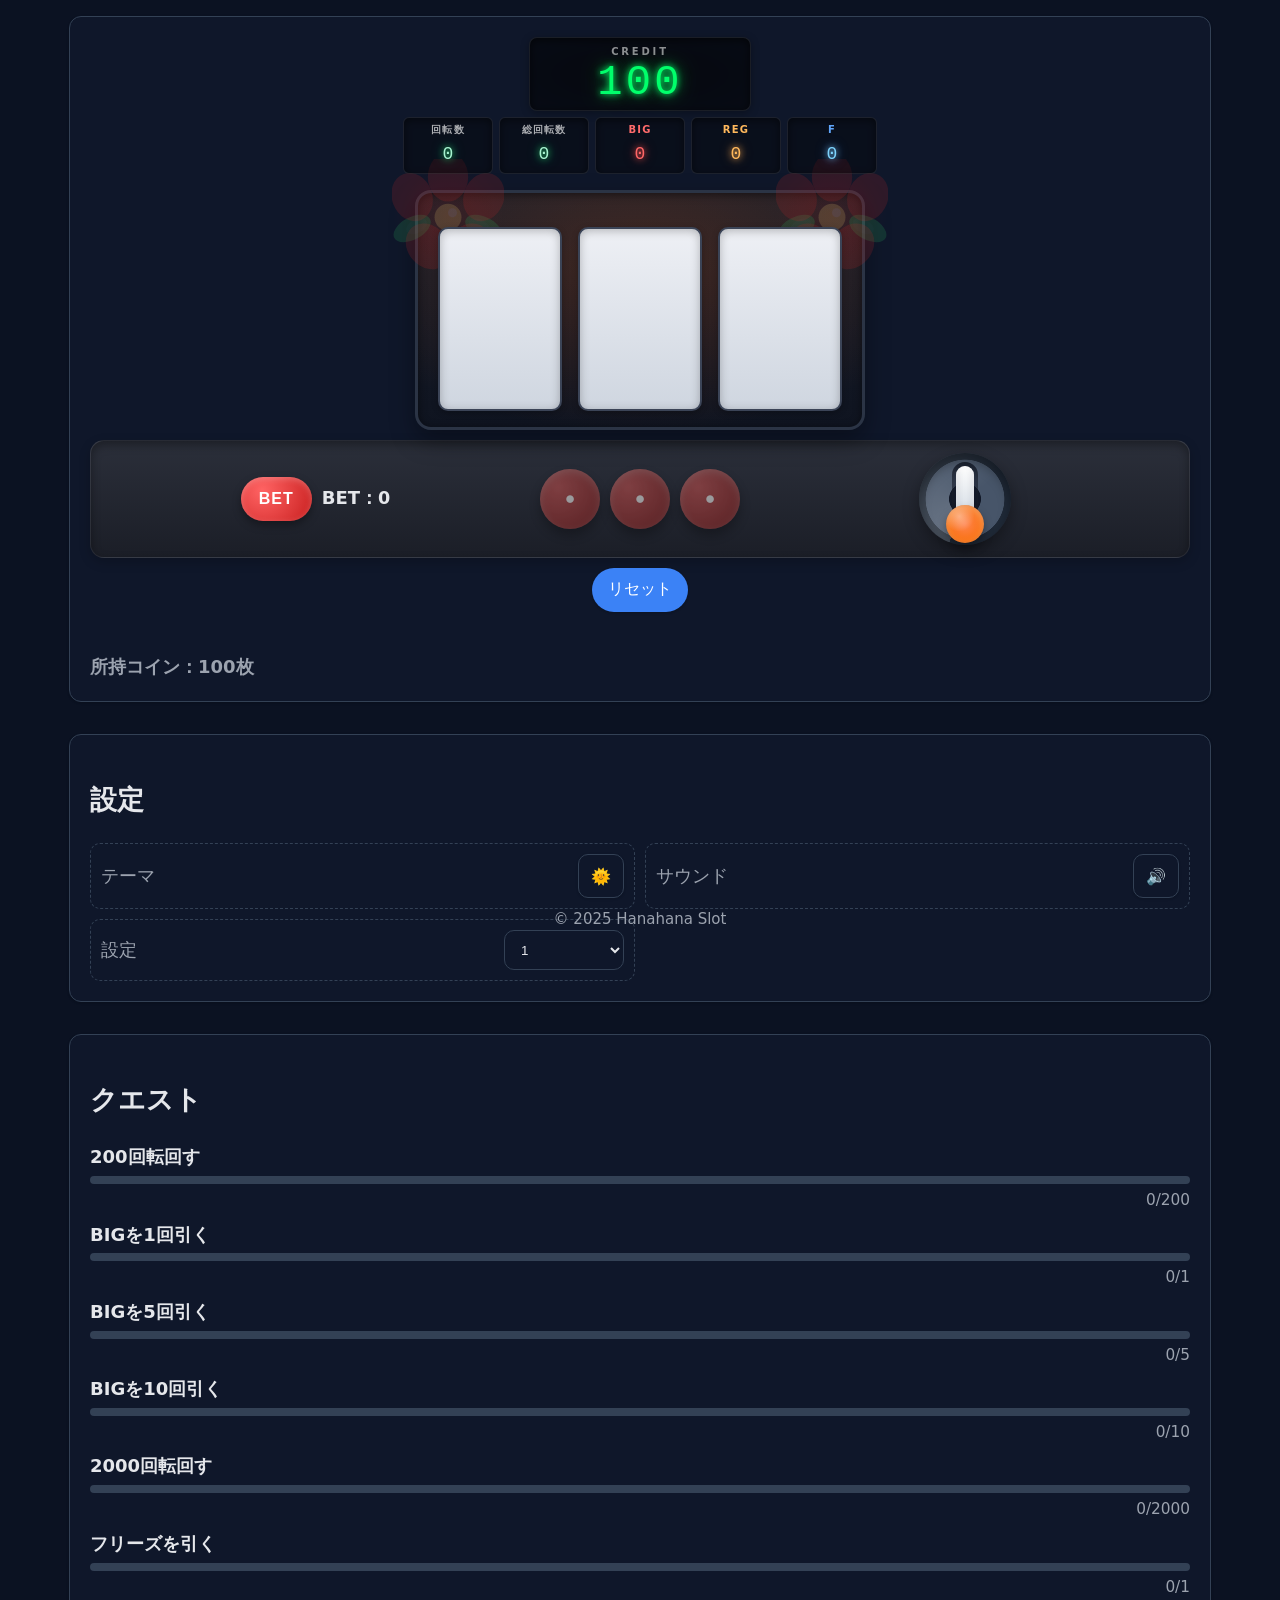
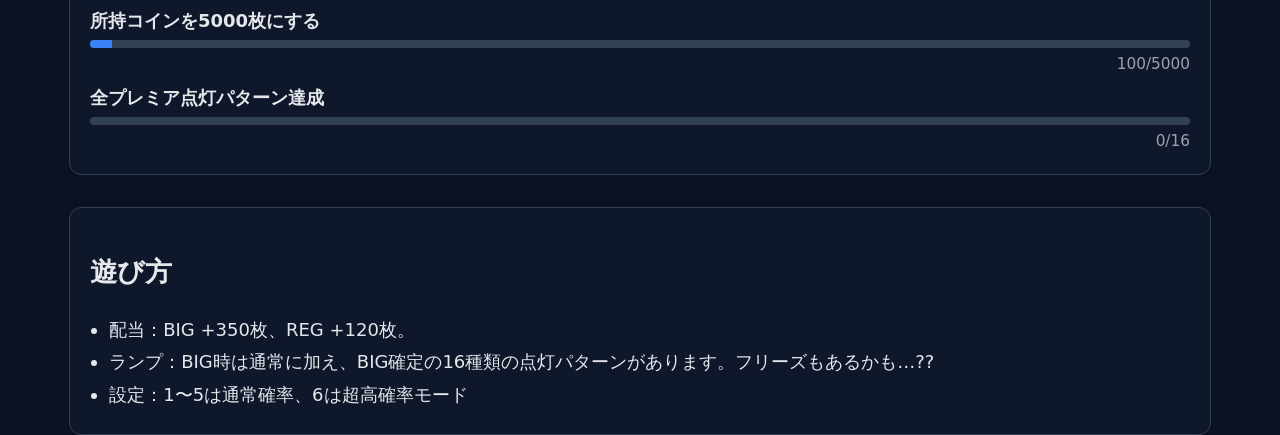
==== index.html @ d41811fa "16種類の達成コメント" ====
<!DOCTYPE html>
<html lang="ja">
<head>
  <meta charset="UTF-8">
  <meta name="viewport" content="width=device-width, initial-scale=1.0">
  <title>ヘナヘナ</title>
  <meta name="color-scheme" content="light dark">
  <link rel="stylesheet" href="style.css">
</head>
  <body>
    <main class="app-main" id="game" tabindex="-1">
    <section class="game-panel" aria-labelledby="gameHeading">
      <h1 id="gameHeading" class="sr-only">ゲーム</h1>
      <div class="slot-container">
        <div class="top-hud" aria-label="台データ">
          <div class="credit-panel" aria-live="polite">
            <div class="credit-label" aria-hidden="true">CREDIT</div>
            <div id="coinDisplayTop" class="digit-display">100</div>
          </div>
          <div class="meter-panel">
            <div class="meter-box">
              <div class="meter-label">回転数</div>
              <div id="statCurrent" class="digit-small">0</div>
            </div>
            <div class="meter-box">
              <div class="meter-label">総回転数</div>
              <div id="statTotal" class="digit-small">0</div>
            </div>
            <div class="meter-box">
              <div class="meter-label red">BIG</div>
              <div id="statBIG" class="digit-small red">0</div>
            </div>
            <div class="meter-box">
              <div class="meter-label orange">REG</div>
              <div id="statREG" class="digit-small orange">0</div>
            </div>
            <div class="meter-box">
              <div class="meter-label cyan">F</div>
              <div id="statSP" class="digit-small cyan">0</div>
            </div>
          </div>
        </div>
        <div class="reel-frame" role="group" aria-label="リールウィンドウ">
          <div class="hibiscus-side wave-a" id="hibiscus" aria-hidden="true"></div>
          <div class="slot-machine" role="group" aria-label="スロットリール">
            <div id="reel0" class="reel" aria-label="リール1"></div>
            <div id="reel1" class="reel" aria-label="リール2"></div>
            <div id="reel2" class="reel" aria-label="リール3"></div>
          </div>
          <div class="hibiscus-side wave-b" id="hibiscus-right" aria-hidden="true"></div>
        </div>
      </div>

      <div class="cabinet-panel" role="group" aria-label="操作パネル">
        <div class="panel-left">
          <button id="betButton" class="bet">BET</button>
          <div class="meter"><span>BET：</span><strong id="betCount">0</strong></div>
        </div>
        <div class="panel-center">
          <button id="stop0" class="stop" aria-label="左停止">●</button>
          <button id="stop1" class="stop" aria-label="中停止">●</button>
          <button id="stop2" class="stop" aria-label="右停止">●</button>
        </div>
        <div class="panel-right">
          <button id="lever" class="lever joystick" aria-label="レバー">
            <span class="lever-base" aria-hidden="true"></span>
            <span class="lever-stick" aria-hidden="true"></span>
            <span class="lever-ball" aria-hidden="true"></span>
            <span class="sr-only">レバー</span>
          </button>
        </div>
      </div>

      <div class="controls" role="group" aria-label="操作ボタン">
        <button id="spinButton" aria-label="スピンする" class="primary" style="display:none">スピン</button>
        <button id="undoButton" aria-label="直前の操作を取り消す" disabled>取り消し</button>
        <button id="resetButton" aria-label="ゲームをリセット">リセット</button>
      </div>

      <div id="message" class="message" role="status" aria-live="polite"></div>
      <div id="coinDisplay" class="coin" aria-live="polite">所持コイン：100枚</div>
    </section>

    <section class="settings-panel" aria-labelledby="settingsHeading" id="settings">
      <h2 id="settingsHeading">設定</h2>
      <div class="settings-grid">
        <div class="setting-item">
          <div class="setting-label">テーマ</div>
          <div class="setting-control"><button id="themeToggle2" class="button-like">ライト/ダーク切替</button></div>
        </div>
        <div class="setting-item">
          <div class="setting-label">サウンド</div>
          <div class="setting-control"><button id="soundToggle2" class="button-like">オン/オフ</button></div>
        </div>
        <div class="setting-item">
          <div class="setting-label">設定</div>
          <div class="setting-control">
            <label for="settingSelect" class="sr-only">設定（1〜6）</label>
            <select id="settingSelect" class="select-like" aria-label="設定を選択">
              <option value="1">1</option>
              <option value="2">2</option>
              <option value="3">3</option>
              <option value="4">4</option>
              <option value="5">5</option>
              <option value="6">超高確率モード</option>
            </select>
          </div>
        </div>
      </div>
    </section>
    <section class="side-panel quests-panel" aria-labelledby="questsHeading" id="questsPanel">
      <h2 id="questsHeading">クエスト</h2>
      <ul id="questsList" class="quests-list"></ul>
    </section>

    <aside class="side-panel" aria-labelledby="howtoHeading" id="howto">
      <h2 id="howtoHeading">遊び方</h2>
      <ul class="howto-list">
        <li>配当：BIG +350枚、REG +120枚。</li>
        <li>ランプ：BIG時は通常に加え、BIG確定の16種類の点灯パターンがあります。フリーズもあるかも…??</li>
        <li>設定：1〜5は通常確率、6は超高確率モード</li>
      </ul>
    </aside>
  </main>

  <footer class="app-footer" role="contentinfo">
    <small>© 2025 Hanahana Slot</small>
  </footer>

  <script src="./premium-fx.js"></script>
  <script>premiumFx.mount();</script>
  <script src="app.js"></script>
</body>
</html>
---- style.css ----
/* Design tokens */
:root {
  --color-bg: #f8fafc;
  --color-surface: #ffffff;
  --color-text: #0f172a;
  --color-muted: #475569;
  --color-primary: #1e40af;
  --color-primary-hover: #1d4ed8;
  --color-border: #cbd5e1;
  --color-error: #dc2626;
  --shadow: 0 1px 2px rgba(0,0,0,0.06), 0 1px 3px rgba(0,0,0,0.1);
  --radius: 12px;
  --spacing: 16px;
  --font-family: system-ui, -apple-system, Segoe UI, Roboto, Helvetica, Arial, "Noto Sans JP", "Hiragino Kaku Gothic ProN", "BIZ UDGothic", Meiryo, sans-serif;
  --fs-base: clamp(14px, 1.2vw + 10px, 18px);
  --fs-h1: clamp(20px, 2vw + 16px, 28px);
  --fs-h2: clamp(18px, 1.4vw + 14px, 22px);

  /* Dark mode tokens */
  --color-bg-dark: #0b1222;
  --color-surface-dark: #0f172a;
  --color-text-dark: #e5e7eb;
  --color-muted-dark: #9ca3af;
  --color-primary-dark: #3b82f6;
  --color-primary-hover-dark: #60a5fa;
  --color-border-dark: #334155;
}

html, body { height: 100%; }
html { scroll-behavior: smooth; }

/* Use dynamic viewport unit for mobile URL bar collapse */
:root { --vh: 1vh; }
.app-main { min-height: calc(var(--vh) * 100 - 60px); }

body {
  font-family: var(--font-family);
  background-color: var(--color-bg);
  color: var(--color-text);
  margin: 0;
  line-height: 1.6;
  font-size: var(--fs-base);
  -webkit-tap-highlight-color: transparent;
  display: flex;
  flex-direction: column;
  align-items: center;
}

body.dark {
  --color-bg: var(--color-bg-dark);
  --color-surface: var(--color-surface-dark);
  --color-text: var(--color-text-dark);
  --color-muted: var(--color-muted-dark);
  --color-primary: var(--color-primary-dark);
  --color-primary-hover: var(--color-primary-hover-dark);
  --color-border: var(--color-border-dark);
}

.app-main {
  width: 100%;
  max-width: 1100px;
  padding: 16px clamp(16px, 4vw, 32px) 32px;
  display: flex;
  flex-direction: column;
  gap: clamp(16px, 4vw, 32px);
  align-items: center;
}
/* 以前の2カラムは廃止し、常に1カラムで上部をゲームに占有させる */

.app-main > * {
  width: 100%;
}

.game-panel, .settings-panel, .side-panel {
  background: var(--color-surface);
  border: 1px solid var(--color-border);
  border-radius: var(--radius);
  padding: clamp(12px, 2vw, 20px);
  box-shadow: var(--shadow);
}

.slot-container { display: grid; grid-auto-flow: row; justify-items: center; gap: 8px; width: 100%; }
.top-hud { display: grid; grid-auto-flow: row; justify-items: center; gap: 6px; margin-bottom: 8px; }
.top-hud .credit-panel { position: static; left: auto; top: auto; transform: none; }
.top-hud .meter-panel { position: static; left: auto; top: auto; transform: none; }
.reel-frame {
  position: relative;
  display: flex;
  justify-content: center;
  align-items: center;
  gap: clamp(8px, 2vw, 16px);
  --marqueeH: clamp(16px, 3vw, 24px);
  padding: calc(var(--marqueeH) + 10px) clamp(14px, 3vw, 20px) clamp(10px, 2vw, 16px);
  border-radius: 16px;
  background:
    radial-gradient(120% 120% at 50% 30%, rgba(255,90,0,.18), rgba(255,0,0,0) 60%),
    linear-gradient(180deg, #1a1f2b, #0f1420);
  border: 3px solid #2b3445;
  box-shadow: inset 0 2px 8px rgba(0,0,0,.5), 0 10px 24px rgba(0,0,0,.35);
}

/* Digital credit display (top) */
.credit-panel {
  position: absolute;
  top: 6px;
  left: 50%;
  transform: translateX(-50%);
  display: inline-grid;
  grid-auto-flow: row;
  gap: 2px;
  align-items: center;
  justify-items: center;
  padding: 6px 10px;
  min-width: clamp(120px, 28vw, 200px);
  border-radius: 8px;
  background: radial-gradient(120% 120% at 50% 50%, rgba(0,0,0,.65), rgba(0,0,0,.4));
  border: 1px solid rgba(255,255,255,.08);
  box-shadow: inset 0 2px 8px rgba(0,0,0,.6), 0 2px 8px rgba(0,0,0,.3);
  z-index: 4; /* above hibiscus background, below reels */
}
.credit-label {
  font-size: 10px;
  letter-spacing: 0.28em;
  color: rgba(255,255,255,.55);
  font-weight: 700;
}
.digit-display {
  font-variant-numeric: tabular-nums;
  font-family: "Segoe UI Mono", Consolas, Menlo, monospace;
  font-size: clamp(22px, 6vw, 42px);
  line-height: 1;
  letter-spacing: 0.08em;
  color: #1cff76;
  text-shadow:
    0 0 6px rgba(0,255,120,.88),
    0 0 14px rgba(0,180,90,.75),
    0 0 26px rgba(0,140,70,.6);
  filter: saturate(1.2) brightness(1.05);
}

/* Stats meters under the credit */
.meter-panel {
  position: absolute;
  top: 44px;
  left: 50%;
  transform: translateX(-50%);
  display: grid;
  grid-auto-flow: column;
  grid-auto-columns: minmax(90px, 1fr);
  gap: 6px;
  z-index: 4;
}
.meter-box { display: grid; justify-items: center; gap: 2px; padding: 4px 6px; background: rgba(0,0,0,.35); border: 1px solid rgba(255,255,255,.08); border-radius: 6px; box-shadow: inset 0 2px 8px rgba(0,0,0,.5); }
.meter-label { font-size: 10px; color: rgba(255,255,255,.66); letter-spacing: .12em; font-weight: 700; }
.meter-label.red { color: #ff6b6b; }
.meter-label.orange { color: #ffb85c; }
.meter-label.cyan { color: #60a5fa; }
.digit-small { font-family: "Segoe UI Mono", Consolas, Menlo, monospace; font-variant-numeric: tabular-nums; font-size: clamp(14px, 3.6vw, 18px); color: #a7f3d0; text-shadow: 0 0 6px rgba(34,197,94,.9), 0 0 12px rgba(16,185,129,.7); }
.digit-small.red { color: #ff6666; text-shadow: 0 0 6px rgba(255,80,80,.9), 0 0 12px rgba(200,50,50,.7); }
.digit-small.orange { color: #ffb85c; text-shadow: 0 0 6px rgba(255,184,92,.9), 0 0 12px rgba(220,120,50,.7); }
.digit-small.cyan { color: #7dd3fc; text-shadow: 0 0 6px rgba(125,211,252,.9), 0 0 12px rgba(59,130,246,.7); }
.digit-display.ping { animation: digit-ping .28s ease-out 1; }
@keyframes digit-ping {
  0% { filter: saturate(1.2) brightness(1.05); text-shadow: 0 0 8px rgba(0,255,120,.9), 0 0 14px rgba(0,180,90,.8), 0 0 26px rgba(0,140,70,.65); }
  50% { filter: saturate(1.6) brightness(1.35); text-shadow: 0 0 12px rgba(0,255,120,1), 0 0 22px rgba(0,220,120,.95), 0 0 38px rgba(0,180,90,.85); }
  100% { filter: saturate(1.2) brightness(1.05); }
}
.slot-machine { display: inline-flex; justify-content: center; align-items: center; gap: clamp(8px, 2vw, 16px); position: relative; z-index: 5; }
.game-panel, .reel-frame, .slot-machine { cursor: pointer; }
.reel {
  width: clamp(72px, 12vw, 120px);
  height: clamp(108px, 18vw, 180px);
  border: 2px solid #3b4457;
  background: linear-gradient(180deg, #eef0f5, #cfd6e0);
  overflow: hidden;
  display: flex;
  flex-direction: column;
  justify-content: center;
  border-radius: 10px;
  box-shadow: inset 0 2px 10px rgba(0,0,0,.25), 0 2px 6px rgba(0,0,0,.25);
}
.reel-content { display: flex; flex-direction: column; }
.reel span {
  height: calc(100% / 3);
  display: grid;
  place-items: center;
  font-size: clamp(24px, 4vw, 36px);
  font-weight: 700;
  user-select: none;
}
.reel span.bar { background: #111827; color: #fff; border-radius: 6px; padding: 2px 8px; letter-spacing: .08em; }
.seven {
  /* Bold, vivid pink 7 with dark outline (high contrast) */
  font-family: "Arial Black", Impact, var(--font-family);
  font-weight: 900;
  font-size: clamp(28px, 5.2vw, 46px);
  color: #ff39b4; /* vivid pink */
  /* Dark outline for readability on light reel */
  -webkit-text-stroke: 2.2px #1a0a1a;
  text-shadow:
    -1px -1px 0 #1a0a1a,
     1px -1px 0 #1a0a1a,
    -1px  1px 0 #1a0a1a,
     1px  1px 0 #1a0a1a,
     0px  2px 4px rgba(0,0,0,.35),
     0px -1px 0 rgba(255,255,255,.65);
}

.message { font-weight: 700; margin-top: 8px; min-height: 1.6em; opacity: 0; transform: translateY(6px); transition: opacity .25s ease, transform .25s ease; }
.message.show { opacity: 1; transform: translateY(0); }
.message.error { color: var(--color-error); }
.coin { margin-top: 4px; color: var(--color-muted); font-weight: 600; }

.controls { display: flex; justify-content: center; flex-wrap: wrap; gap: 12px; margin-top: 10px; }
button { min-height: 44px; min-width: 44px; padding: 10px 16px; font-size: 1rem; background: var(--color-primary); color: #fff; border: none; border-radius: 999px; cursor: pointer; box-shadow: var(--shadow); transition: background .2s, transform .06s;
}
button.primary { font-weight: 700; }
@media (hover: hover) { button:hover:not(:disabled) { background: var(--color-primary-hover); transform: translateY(-1px); } }
button:active { transform: translateY(0); }
button:disabled { background: var(--color-border); cursor: not-allowed; box-shadow: none; }
button:focus-visible { outline: 2px solid var(--color-primary); outline-offset: 2px; }

.button-like { background: var(--color-surface); color: var(--color-text); border: 1px solid var(--color-border); border-radius: 10px; padding: 8px 12px; }
.select-like { background: var(--color-surface); color: var(--color-text); border: 1px solid var(--color-border); border-radius: 10px; padding: 8px 12px; min-height: 40px; }

/* Hibiscus */
.hibiscus-side {
  position: relative;
  width: clamp(64px, 12vw, 112px);
  height: clamp(64px, 12vw, 112px);
  background: radial-gradient(circle at 50% 50%, rgba(255,0,0,0.08) 0%, transparent 70%);
  border-radius: 50%;
  pointer-events: none;
  isolation: isolate; /* layer for ::before/::after z-index */
}
.reel-frame .hibiscus-side { position: absolute; top: -34px; z-index: 2; }
.reel-frame #hibiscus { left: -26px; }
.reel-frame #hibiscus-right { right: -26px; }
.hibiscus-side::after {
  
  /* Leaves behind the flower */
  content: "";
  position: absolute;
  inset: 0;
  z-index: 1;
  background: center/contain no-repeat url("data:image/svg+xml;utf8,<svg xmlns='http://www.w3.org/2000/svg' viewBox='0 0 100 100'><g fill='%2322c55e' opacity='0.95'><ellipse cx='18' cy='62' rx='18' ry='10' transform='rotate(-28 18 62)'/><ellipse cx='82' cy='62' rx='18' ry='10' transform='rotate(28 82 62)'/></g><g fill='%2334d399' opacity='0.45'><ellipse cx='22' cy='60' rx='10' ry='6' transform='rotate(-28 22 60)'/><ellipse cx='78' cy='60' rx='10' ry='6' transform='rotate(28 78 60)'/></g></svg>");
  opacity: .2;
  filter: saturate(.9) brightness(.92);
}
.hibiscus-side::before {
  content: "";
  position: absolute;
  inset: 0;
  z-index: 2;
  background: center/contain no-repeat url("data:image/svg+xml;utf8,<svg xmlns='http://www.w3.org/2000/svg' viewBox='0 0 100 100'><g fill='%23ff1a1a'><ellipse cx='50' cy='16' rx='18' ry='22'/><ellipse cx='82' cy='34' rx='18' ry='22' transform='rotate(20 82 34)'/><ellipse cx='68' cy='78' rx='18' ry='22' transform='rotate(40 68 78)'/><ellipse cx='32' cy='78' rx='18' ry='22' transform='rotate(-40 32 78)'/><ellipse cx='18' cy='34' rx='18' ry='22' transform='rotate(-20 18 34)'/></g><circle cx='50' cy='52' r='12' fill='%23ffd84d'/><circle cx='54' cy='48' r='4' fill='%23ffffff' opacity='0.7'/></svg>");
  opacity: .18;
  filter: saturate(.7) brightness(.95);
  transition: opacity .2s ease, filter .2s ease, transform .2s ease;
}
.hibiscus-side.glowing,
.hibiscus-side.glow-normal {
  background: radial-gradient(circle at 50% 50%, rgba(255,0,0,0.35) 0%, rgba(255,0,0,0.22) 40%, transparent 75%);
  box-shadow: 0 0 14px rgba(255,0,0,0.65), 0 0 32px rgba(255,0,0,0.5), 0 0 60px rgba(255,0,0,0.35);
  animation: hibiscus-blink .44s steps(2, jump-none) infinite, pulse-glow 1.1s ease-in-out infinite;
}
.hibiscus-side.glowing::before,
.hibiscus-side.glow-normal::before,
.hibiscus-side.glow-strobe::before,
.hibiscus-side.glow-breathe::before,
.hibiscus-side.glow-wave::before,
.hibiscus-side.glow-twinkle::before,
.hibiscus-side.glow-steady::before,
.hibiscus-side.glow-ultraslow::before,
.hibiscus-side.glow-rotate::before,
.hibiscus-side.glow-leaf::before,
.hibiscus-side.glowing::after,
.hibiscus-side.glow-normal::after,
.hibiscus-side.glow-strobe::after,
.hibiscus-side.glow-breathe::after,
.hibiscus-side.glow-wave::after,
.hibiscus-side.glow-twinkle::after,
.hibiscus-side.glow-steady::after,
.hibiscus-side.glow-ultraslow::after,
.hibiscus-side.glow-leaf::after {
  opacity: 1;
  filter: saturate(1.25) brightness(1.1) drop-shadow(0 0 6px rgba(255,0,0,.55)) drop-shadow(0 0 14px rgba(255,0,0,.4));
}
.hibiscus-side.glow-strobe {
  background: radial-gradient(circle at 50% 50%, rgba(255,0,0,0.45) 0%, rgba(255,0,0,0.28) 40%, transparent 75%);
  box-shadow: 0 0 18px rgba(255,0,0,0.8), 0 0 46px rgba(255,0,0,0.6), 0 0 72px rgba(255,0,0,0.45);
  animation: strobe 0.18s steps(2, jump-none) infinite;
}
.hibiscus-side.glow-breathe {
  background: radial-gradient(circle at 50% 50%, rgba(255,0,0,0.32) 0%, rgba(255,0,0,0.2) 40%, transparent 75%);
  box-shadow: 0 0 18px rgba(255,0,0,0.6), 0 0 38px rgba(255,0,0,0.45);
  animation: pulse-glow 1.6s ease-in-out infinite;
}
.hibiscus-side.glow-wave {
  background: radial-gradient(circle at 50% 50%, rgba(255,0,0,0.36) 0%, rgba(255,0,0,0.24) 40%, transparent 75%);
  box-shadow: 0 0 16px rgba(255,0,0,0.7), 0 0 40px rgba(255,0,0,0.5);
  animation: hibiscus-blink .44s steps(2, jump-none) infinite;
}
.hibiscus-side.wave-a { animation-delay: 0s; }
.hibiscus-side.wave-b { animation-delay: .22s; }
.hibiscus-side.glow-twinkle {
  background: radial-gradient(circle at 50% 50%, rgba(255,0,0,0.4) 0%, rgba(255,0,0,0.26) 40%, transparent 75%);
  box-shadow: 0 0 20px rgba(255,0,0,0.78), 0 0 56px rgba(255,0,0,0.55);
  animation: twinkle 0.12s steps(2, jump-none) infinite, pulse-glow 1.2s ease-in-out infinite;
}
.hibiscus-side.glow-steady {
  background: radial-gradient(circle at 50% 50%, rgba(255,0,0,0.5) 0%, rgba(255,0,0,0.28) 40%, transparent 75%);
  box-shadow: 0 0 22px rgba(255,0,0,0.85), 0 0 64px rgba(255,0,0,0.6);
}
.hibiscus-side.glow-ultraslow {
  background: radial-gradient(circle at 50% 50%, rgba(255,0,0,0.35) 0%, rgba(255,0,0,0.22) 40%, transparent 75%);
  animation: hibiscus-blink 2.2s steps(2, jump-none) infinite;
}
.hibiscus-side.flash-red,
.hibiscus-side.flash-blue,
.hibiscus-side.flash-yellow {
  animation: color-flash .42s ease-out 1;
}

@keyframes color-flash {
  0% { box-shadow: 0 0 12px rgba(255,0,0,0.0); filter: brightness(1); }
  20% { box-shadow: 0 0 28px var(--flash-color, rgba(255,0,0,0.9)); filter: brightness(1.2); }
  100% { box-shadow: 0 0 6px rgba(255,0,0,0.0); filter: brightness(1); }
}
.flash-red { --flash-color: rgba(255,60,60,0.95) !important; }
.flash-blue { --flash-color: rgba(80,160,255,0.95) !important; }
.flash-yellow { --flash-color: rgba(255,224,60,0.95) !important; }

/* Premium: rotate the flower */
.hibiscus-side.glow-rotate { animation: pulse-glow 1.2s ease-in-out infinite; }
.hibiscus-side.glow-rotate::before { animation: rotate-hibi 2.6s linear infinite; transform-origin: 50% 50%; }
@keyframes rotate-hibi { from { transform: rotate(0deg);} to { transform: rotate(360deg);} }
/* Ultra premium: leaves-only green blink */
.hibiscus-side.glow-leaf {
  background: radial-gradient(circle at 50% 50%, rgba(16,185,129,0.34) 0%, rgba(16,185,129,0.18) 40%, transparent 75%);
  box-shadow: 0 0 16px rgba(16,185,129,0.7), 0 0 40px rgba(16,185,129,0.5);
}
.hibiscus-side.glow-leaf::before { opacity: .12; filter: saturate(.5) brightness(.7); }
.hibiscus-side.glow-leaf::after { filter: saturate(1.4) brightness(1.25) drop-shadow(0 0 10px rgba(16,185,129,.65)); animation: twinkle 0.14s steps(2, jump-none) infinite, pulse-glow 1.2s ease-in-out infinite; }

/* Premium: center-only yellow glow */
.hibiscus-side.glow-center {
  background: radial-gradient(circle at 50% 50%, rgba(255,216,77,0.35) 0%, rgba(255,216,77,0.22) 40%, transparent 75%);
  box-shadow: 0 0 14px rgba(255,216,77,0.65), 0 0 32px rgba(255,216,77,0.5), 0 0 60px rgba(255,216,77,0.35);
  animation: hibiscus-blink .44s steps(2, jump-none) infinite, pulse-glow 1.1s ease-in-out infinite;
}
.hibiscus-side.glow-center::before {
  background: center/contain no-repeat url("data:image/svg+xml;utf8,<svg xmlns='http://www.w3.org/2000/svg' viewBox='0 0 100 100'><circle cx='50' cy='52' r='12' fill='%23ffd84d'/><circle cx='54' cy='48' r='4' fill='%23ffffff' opacity='0.7'/></svg>");
}
.hibiscus-side.glow-center::after { opacity: 0; }

/* Premium: three-petal blink */
.hibiscus-side.glow-petal3 {
  background: radial-gradient(circle at 50% 50%, rgba(255,0,0,0.35) 0%, rgba(255,0,0,0.22) 40%, transparent 75%);
  box-shadow: 0 0 14px rgba(255,0,0,0.65), 0 0 32px rgba(255,0,0,0.5), 0 0 60px rgba(255,0,0,0.35);
  animation: hibiscus-blink .44s steps(2, jump-none) infinite, pulse-glow 1.1s ease-in-out infinite;
}
.hibiscus-side.glow-petal3::before {
  background: center/contain no-repeat url("data:image/svg+xml;utf8,<svg xmlns='http://www.w3.org/2000/svg' viewBox='0 0 100 100'><g fill='%23ff1a1a'><ellipse cx='50' cy='16' rx='18' ry='22'/><ellipse cx='82' cy='34' rx='18' ry='22' transform='rotate(20 82 34)'/><ellipse cx='18' cy='34' rx='18' ry='22' transform='rotate(-20 18 34)'/></g><circle cx='50' cy='52' r='12' fill='%23ffd84d'/><circle cx='54' cy='48' r='4' fill='%23ffffff' opacity='0.7'/></svg>");
}
@keyframes hibiscus-blink { 0%,100%{opacity:1;} 50%{opacity:.22;} }
@keyframes pulse-glow { 0%{ transform: scale(1);} 50%{ transform: scale(1.08);} 100%{ transform: scale(1);} }
@keyframes strobe { 0%,100%{filter: saturate(1.3) brightness(1.1);} 50%{ filter: saturate(1.3) brightness(0.6);} }
@keyframes twinkle { 0%,100%{opacity:1;} 50%{opacity:.2;} }

/* Reel spin scrolling */
@keyframes spin { 0%{ transform: translateY(0%);} 100%{ transform: translateY(-50%);} }
@keyframes spin-reverse { 0%{ transform: translateY(0%);} 100%{ transform: translateY(50%);} }
@keyframes reel-shake { 0%,100%{ transform: translate(0,0) rotate(0);} 20%{ transform: translate(-1px,1px) rotate(-0.8deg);} 40%{ transform: translate(2px,-1px) rotate(0.6deg);} 60%{ transform: translate(-2px,1px) rotate(-0.6deg);} 80%{ transform: translate(1px,-1px) rotate(0.8deg);} }
.reel-content.glitching { animation: reel-shake .5s steps(6,end); }
.reel-content.reverse { animation: spin-reverse .12s linear infinite; }
.reel-content.stall { animation-play-state: paused !important; }
@keyframes reel-nudge { 0%{ transform: translateY(0);} 50%{ transform: translateY(-8%);} 100%{ transform: translateY(0);} }
.reel-content.nudge { animation: reel-nudge .14s ease-out 1; }

/* Screen flash overlay for premium */
.flash-overlay { position: fixed; inset: 0; background: rgba(255,255,255,0.0); pointer-events: none; z-index: 9999; animation: flash-burst .18s ease-out 1; }
@keyframes flash-burst { 0%{ background: rgba(255,255,255,0); } 30%{ background: rgba(255,255,255,0.9);} 100%{ background: rgba(255,255,255,0);} }

/* Cabinet-like front panel */
.cabinet-panel {
  margin-top: 10px;
  display: grid;
  grid-template-columns: 1fr auto 1fr;
  align-items: center;
  gap: 12px;
  padding: 10px 12px;
  background: linear-gradient(180deg, #2b2f3a, #1b1e27);
  border-radius: 14px;
  border: 1px solid rgba(255,255,255,.06);
  box-shadow: inset 0 4px 10px rgba(0,0,0,.35), 0 4px 12px rgba(0,0,0,.2);
}
.cabinet-panel .panel-left, .cabinet-panel .panel-right, .cabinet-panel .panel-center {
  display: inline-flex; align-items: center; gap: 10px; justify-content: center;
}
.cabinet-panel .meter { color: #e5e7eb; font-weight: 700; }
.cabinet-panel .meter strong { font-size: 1.1rem; }

.cabinet-panel .bet {
  background: radial-gradient(circle at 30% 30%, #ff6363, #c81e1e);
  color: #fff; border-radius: 999px; padding: 10px 18px; font-weight: 800; letter-spacing: .06em; box-shadow: 0 4px 8px rgba(0,0,0,.35), inset 0 2px 6px rgba(255,255,255,.25);
}
.cabinet-panel .stop {
  width: 60px; height: 60px; border-radius: 50%;
  background: radial-gradient(circle at 30% 30%, #ff4d4d, #b91c1c);
  color: #fff; font-size: 1.1rem; font-weight: 800; border: none; box-shadow: 0 6px 12px rgba(0,0,0,.4), inset 0 3px 8px rgba(255,255,255,.25);
}
.cabinet-panel .stop:disabled { filter: grayscale(.35) brightness(.8); opacity: .7; }

/* Joystick-style lever */
.cabinet-panel .lever.joystick { position: relative; width: 96px; height: 96px; background: none; border: none; box-shadow: none; padding: 0; }
.lever.joystick .lever-base { position: absolute; inset: 2px; border-radius: 50%; background:
  radial-gradient(circle at 50% 50%, #111827 0 24%, transparent 25%),
  conic-gradient(from 200deg, rgba(255,255,255,.18), rgba(255,255,255,0) 60%),
  radial-gradient(circle at 50% 50%, #475569 0 60%, #1f2937 61% 100%);
  box-shadow: inset 0 8px 12px rgba(0,0,0,.35), 0 6px 16px rgba(0,0,0,.35);
}
.lever.joystick .lever-base::after{ content:""; position:absolute; left:50%; top:10%; transform: translateX(-50%); width:26px; height:78%; border-radius: 14px; background: linear-gradient(180deg, rgba(15,23,42,.65), rgba(15,23,42,.25)); box-shadow: inset 0 6px 10px rgba(0,0,0,.35), inset 0 -8px 12px rgba(255,255,255,.08); }
.lever.joystick .lever-stick { position: absolute; left: 50%; top: 16%; width: 18px; height: 60px; transform: translateX(-50%); border-radius: 12px; background: linear-gradient(180deg, #ffffff, #cdd6e1); box-shadow: inset 0 2px 6px rgba(255,255,255,.6), inset 0 -6px 10px rgba(15,23,42,.2); transition: top .16s ease; }
.lever.joystick .lever-ball { position: absolute; left: 50%; top: 56%; transform: translate(-50%, 0); width: 38px; height: 38px; border-radius: 50%; background: radial-gradient(circle at 35% 30%, #fff6, #fff0 42%), radial-gradient(circle at 50% 50%, #ff834d 0, #f97316 60%, #b45309 100%); box-shadow: 0 6px 10px rgba(0,0,0,.35), inset 0 3px 8px rgba(255,255,255,.35); transition: top .16s ease, transform .16s ease; }
.lever.joystick:hover .lever-ball { transform: translate(-50%, 1px) scale(1.02); }
.lever.joystick:active .lever-ball, .lever.joystick.engaged .lever-ball { top: 78%; transform: translate(-50%, 0) scale(.98); }
.lever.joystick:active .lever-stick, .lever.joystick.engaged .lever-stick { top: 34%; }
.lever.joystick:focus-visible { outline: 2px solid #60a5fa; outline-offset: 3px; border-radius: 12px; }

/* How to / Settings */
.howto-list { margin: 0; padding-left: 1.2rem; }
.howto-list li { margin: 4px 0; }
.quests-list { list-style: none; margin: 0; padding: 0; display: grid; gap: 8px; }
.quest-item { display: grid; gap: 4px; }
.quest-title { font-weight: 600; }
.quest-item.completed .quest-title { color: var(--color-muted); text-decoration: line-through; }
.quest-progress { height: 8px; background: var(--color-border); border-radius: 4px; overflow: hidden; }
.quest-progress-bar { height: 100%; background: var(--color-primary); width: 0%; transition: width 0.3s ease; }
.quest-count { font-size: 0.85em; color: var(--color-muted); text-align: right; }
.settings-grid { display: grid; grid-template-columns: 1fr; gap: 10px; }
@media (min-width: 520px) { .settings-grid { grid-template-columns: 1fr 1fr; } }
.setting-item { display: grid; grid-template-columns: auto 1fr; gap: 8px 16px; align-items: center; padding: 10px; border: 1px dashed var(--color-border); border-radius: 10px; }
.setting-label { color: var(--color-muted); }
.setting-control { text-align: right; }
.setting-control .select-like { min-width: 120px; }

.app-footer {
  text-align: center;
  color: var(--color-muted);
  padding: 16px;
  width: 100%;
  max-width: 1100px;
}

/* Accessibility helpers */
.sr-only { position: absolute !important; width: 1px; height: 1px; padding: 0; margin: -1px; overflow: hidden; clip: rect(0, 0, 0, 0); white-space: nowrap; border: 0; }

/* Responsive layout for very small screens */
  @media (max-width: 600px) {
  .top-hud { gap: 4px; margin-bottom: 6px; }
  .top-hud .credit-panel { min-width: 140px; }
  .top-hud .meter-panel { grid-auto-columns: minmax(64px, 1fr); }

  .reel-frame { --marqueeH: 24px; padding: calc(var(--marqueeH) + 8px) 12px 10px; border-radius: 14px; }
  .reel-frame .hibiscus-side { width: 54px; height: 54px; top: -24px; }
  .reel-frame #hibiscus { left: -12px; }
  .reel-frame #hibiscus-right { right: -12px; }
    
    /* Move/size the credit display for phones */
    .credit-panel { padding: 6px 10px; min-width: 140px; }
    .digit-display { font-size: clamp(26px, 7vw, 38px); }
    /* Hide bottom coin text on phones to avoid duplication */
    .coin { display: none; }
  /* Controls: lever fixed on the right for thumb reachability */
  .cabinet-panel { grid-template-columns: 1fr auto; gap: 10px; }
  .cabinet-panel .panel-center { grid-column: 1; grid-row: 1; justify-content: flex-start; }
  .cabinet-panel .panel-left { grid-column: 1; grid-row: 2; justify-content: flex-start; }
  .cabinet-panel .panel-right { grid-column: 2; grid-row: 1 / span 2; justify-content: flex-end; align-self: center; }
  .cabinet-panel .stop { width: 62px; height: 62px; }
  .cabinet-panel .lever.joystick { width: 92px; height: 92px; }

  .slot-machine { gap: 6px; }
  .reel { width: 86px; height: 156px; }
  .reel span { font-size: 2.2rem; }
}

/* Reduced motion: limit to decorative effects (keep reels functional) */
@media (prefers-reduced-motion: reduce) {
  .hibiscus-side, .message, .cabinet-panel .lever.joystick::before {
    animation-duration: .001ms !important;
    animation-iteration-count: 1 !important;
  }
  .hibiscus-side, .message, .cabinet-panel .lever.joystick, button {
    transition-duration: .001ms !important;
  }
  html { scroll-behavior: auto !important; }
  /* Do NOT disable .reel-content spin animation */
}
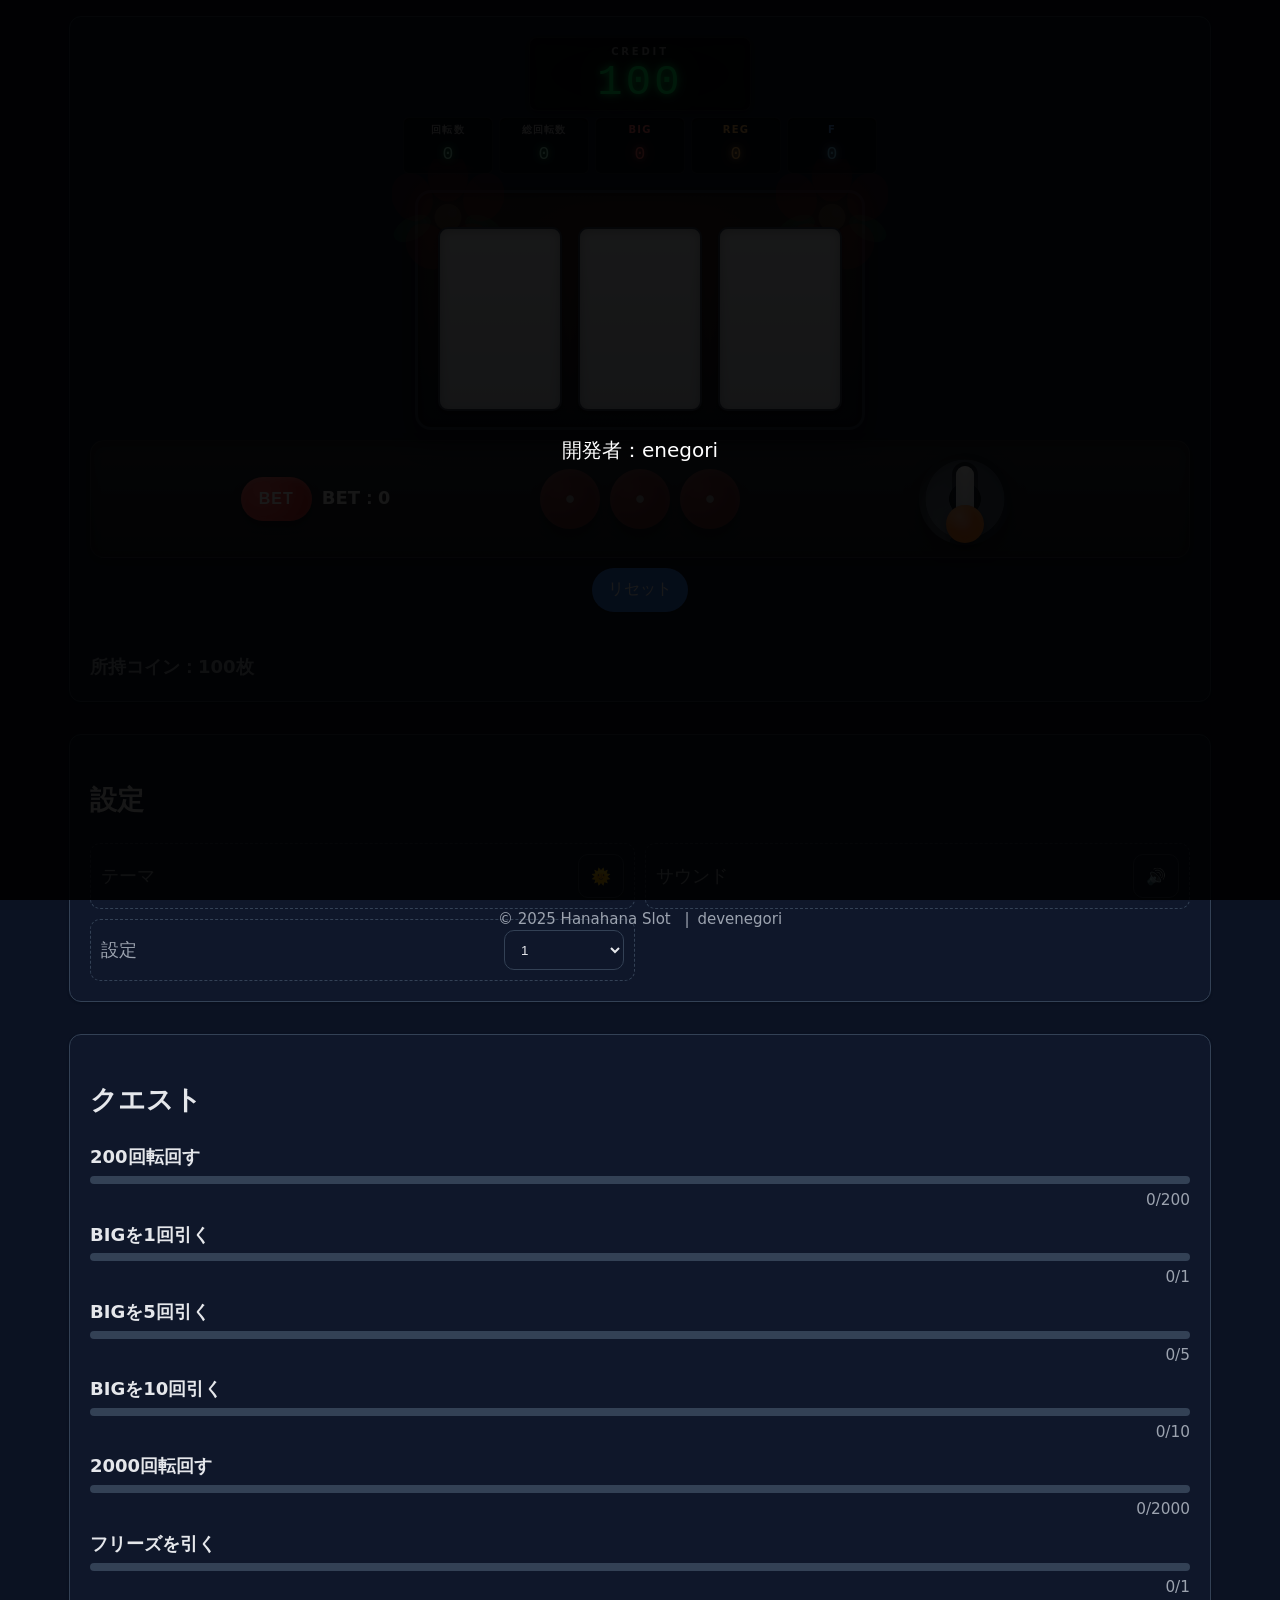
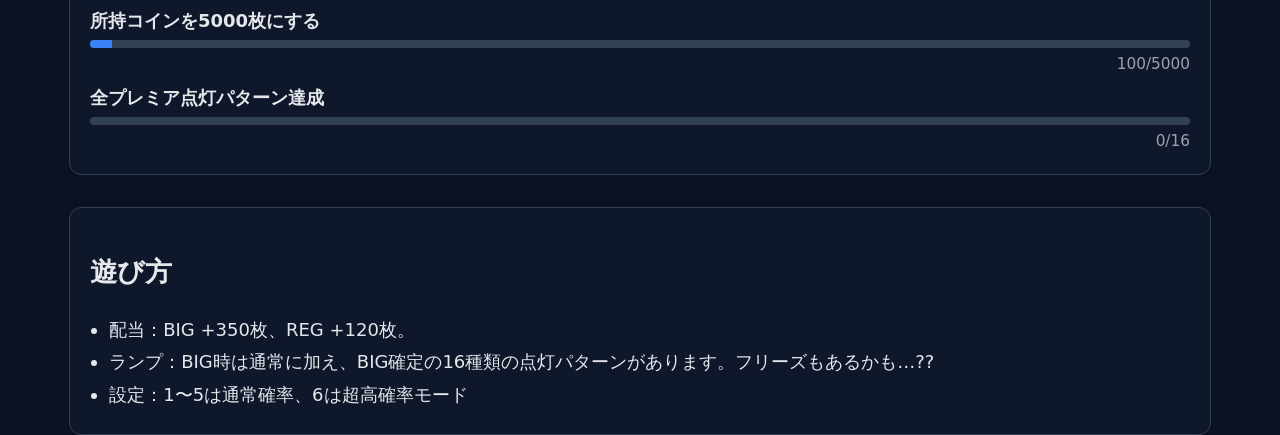
==== commit f516c91f: "Add ending credits and developer attribution" ====
--- a/index.html
+++ b/index.html
@@ -123,8 +123,15 @@
     </aside>
   </main>
 
+  <div id="endingOverlay" class="ending-overlay" hidden>
+    <div class="credits">
+      <p>開発者：enegori</p>
+    </div>
+  </div>
+
   <footer class="app-footer" role="contentinfo">
     <small>© 2025 Hanahana Slot</small>
+    <small class="developer-credit">devenegori</small>
   </footer>
 
   <script src="./premium-fx.js"></script>
--- a/style.css
+++ b/style.css
@@ -452,6 +452,43 @@
   max-width: 1100px;
 }
 
+.app-footer .developer-credit::before {
+  content: '|';
+  margin: 0 8px;
+}
+
+.ending-overlay {
+  position: fixed;
+  inset: 0;
+  display: flex;
+  align-items: center;
+  justify-content: center;
+  background: rgba(0, 0, 0, 0.9);
+  color: #fff;
+  text-align: center;
+  padding: 40px 20px;
+  animation: fade-in 0.8s forwards;
+  z-index: 999;
+}
+
+.ending-overlay .credits {
+  display: flex;
+  flex-direction: column;
+  gap: 12px;
+  font-size: 1.25rem;
+  animation: credits-scroll 10s forwards;
+}
+
+@keyframes fade-in {
+  from { opacity: 0; }
+  to { opacity: 1; }
+}
+
+@keyframes credits-scroll {
+  from { transform: translateY(100%); }
+  to { transform: translateY(0); }
+}
+
 /* Accessibility helpers */
 .sr-only { position: absolute !important; width: 1px; height: 1px; padding: 0; margin: -1px; overflow: hidden; clip: rect(0, 0, 0, 0); white-space: nowrap; border: 0; }
 
@@ -495,4 +532,8 @@
   }
   html { scroll-behavior: auto !important; }
   /* Do NOT disable .reel-content spin animation */
-}
+  .ending-overlay, .ending-overlay .credits {
+    animation: none !important;
+    transform: none !important;
+  }
+}
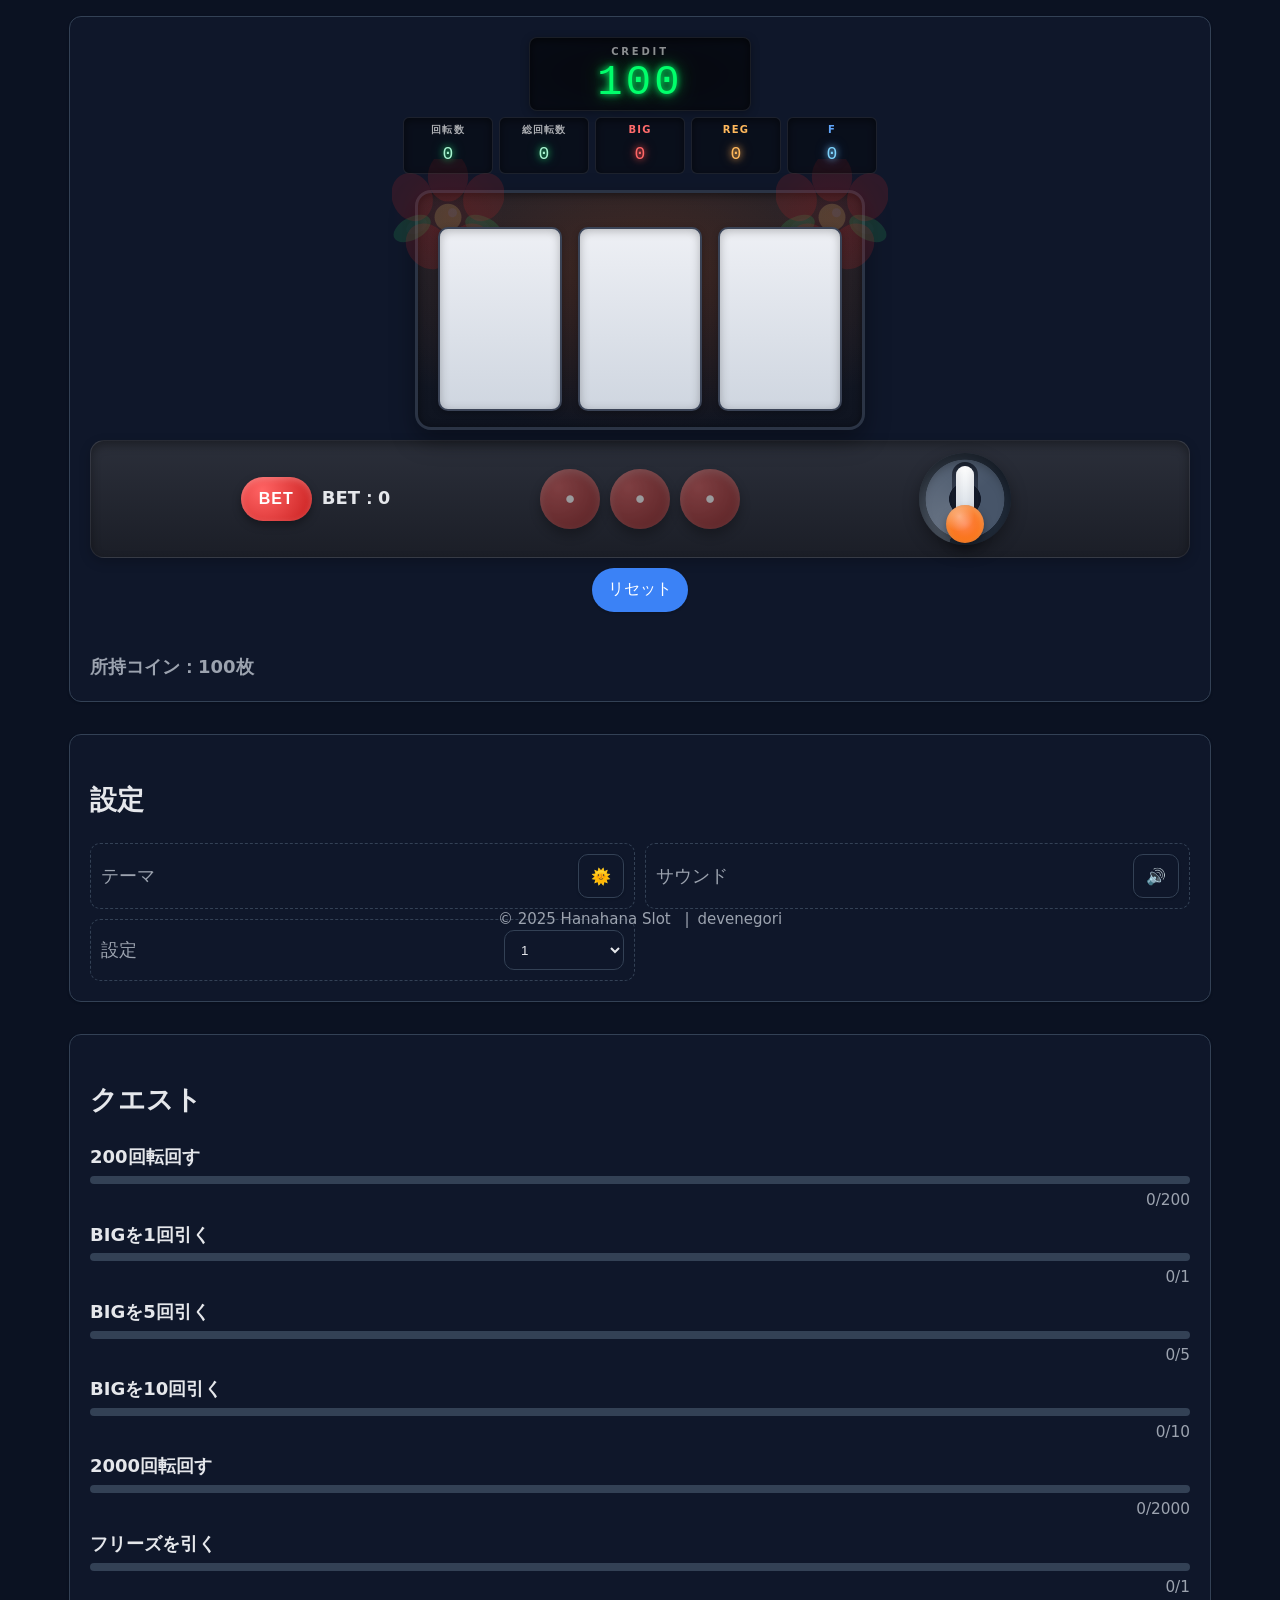
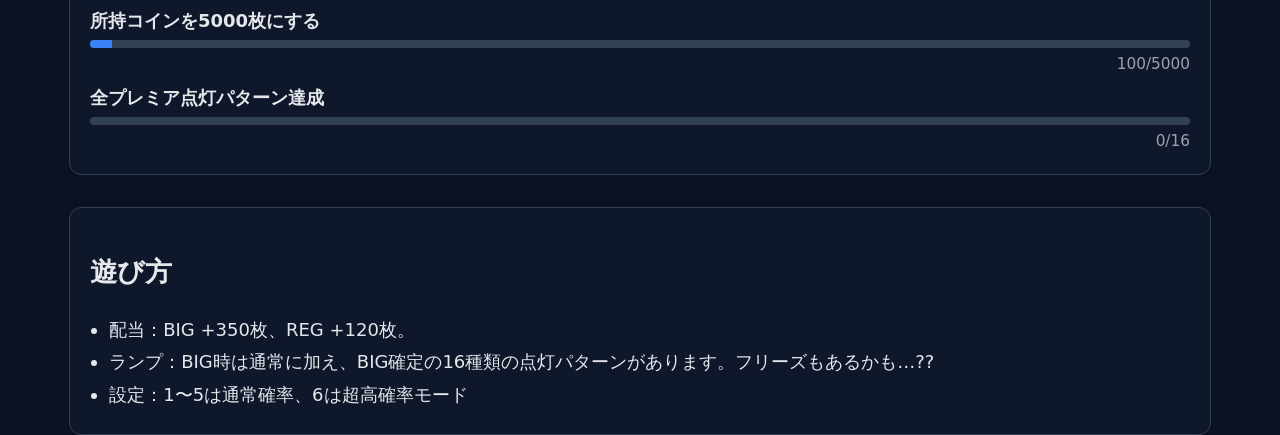
==== commit 21710a8d: "エンディング" ====
--- a/index.html
+++ b/index.html
@@ -125,7 +125,8 @@
 
   <div id="endingOverlay" class="ending-overlay" hidden>
     <div class="credits">
-      <p>開発者：enegori</p>
+      <p class="congrats">🎊Congratulations！🎊</p>
+      <p class="developer-credit">開発者：enegori</p>
     </div>
   </div>
 
--- a/style.css
+++ b/style.css
@@ -471,14 +471,33 @@
   z-index: 999;
 }
 
+.ending-overlay[hidden] {
+  display: none;
+}
+
 .ending-overlay .credits {
   display: flex;
   flex-direction: column;
   gap: 12px;
   font-size: 1.25rem;
-  animation: credits-scroll 10s forwards;
-}
-
+  animation: credits-scroll 5s forwards;
+}
+.ending-overlay .credits p {
+  margin: 0;
+  opacity: 0;
+  animation: text-fade 0.8s forwards;
+}
+.ending-overlay .credits p.congrats {
+  animation-delay: 0.8s;
+}
+.ending-overlay .credits p.developer-credit {
+  animation-delay: 2.4s;
+}
+
+@keyframes text-fade {
+  from { opacity: 0; }
+  to { opacity: 1; }
+}
 @keyframes fade-in {
   from { opacity: 0; }
   to { opacity: 1; }
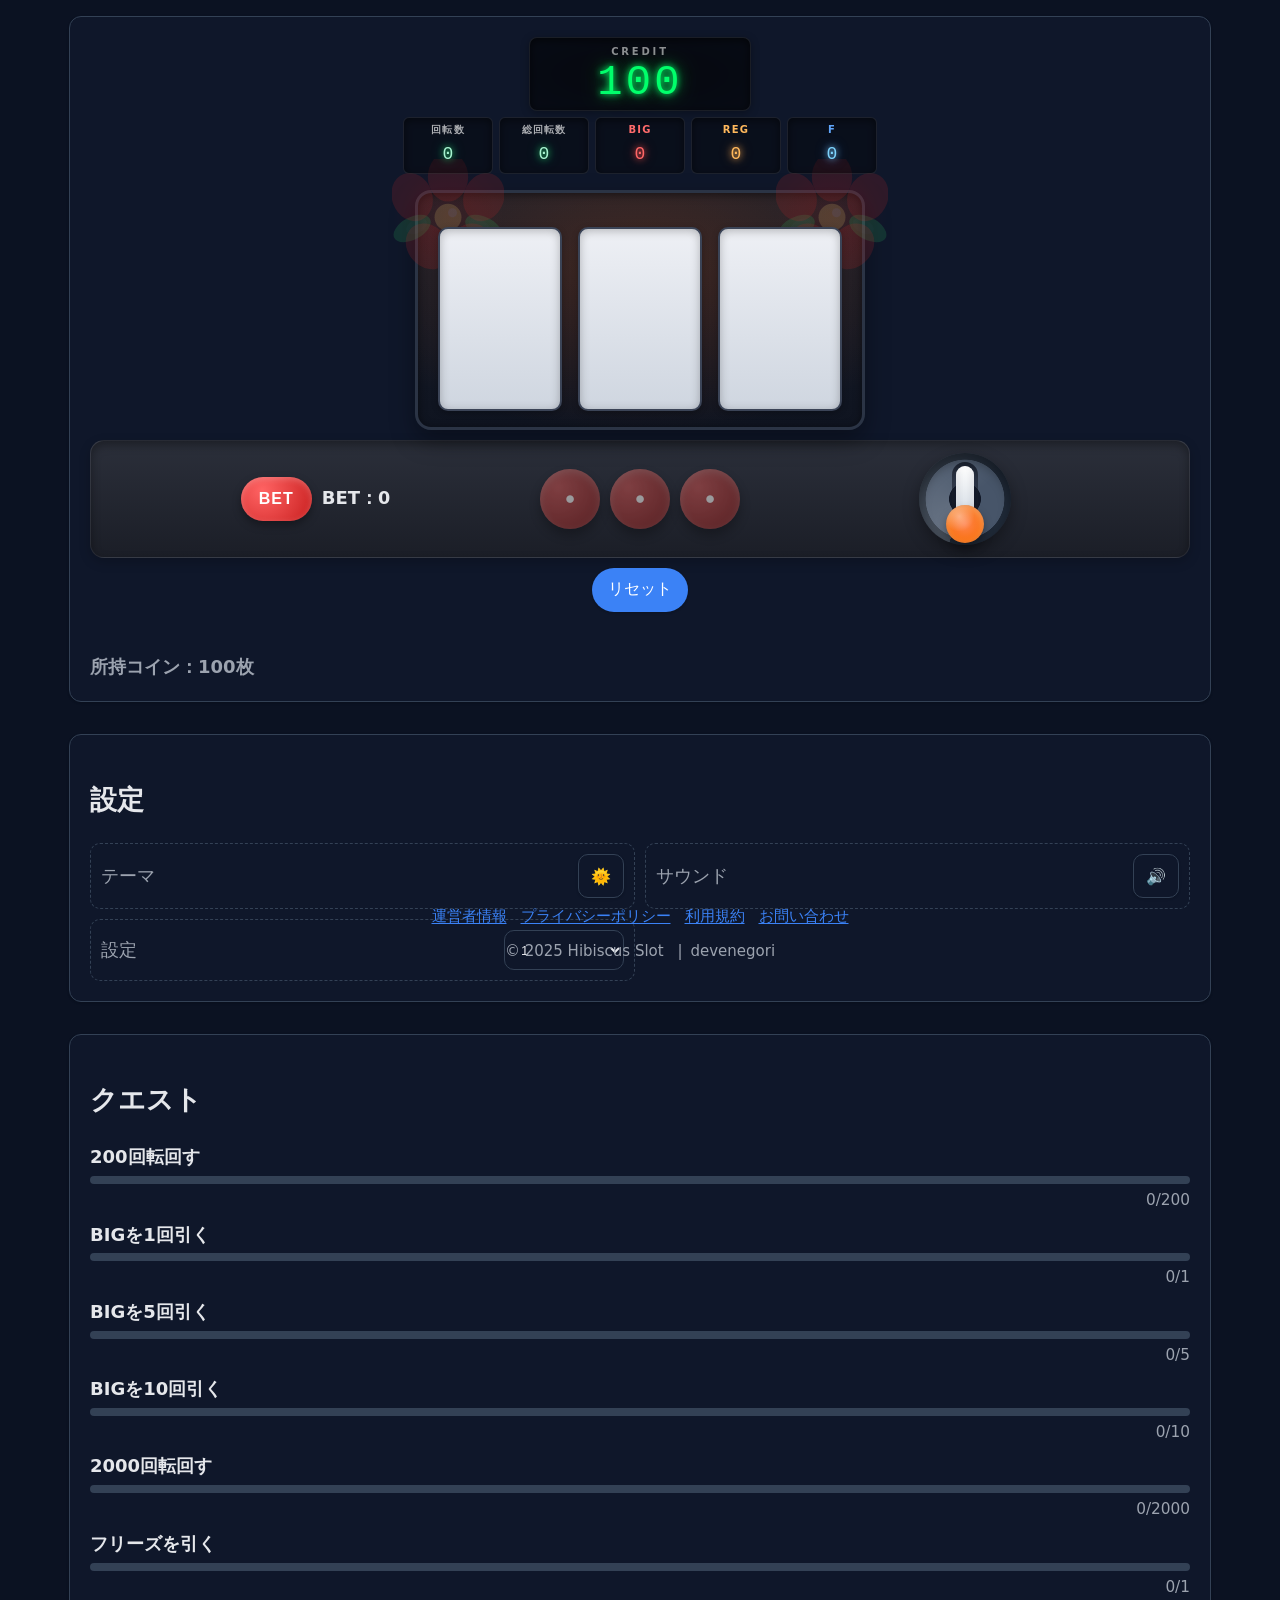
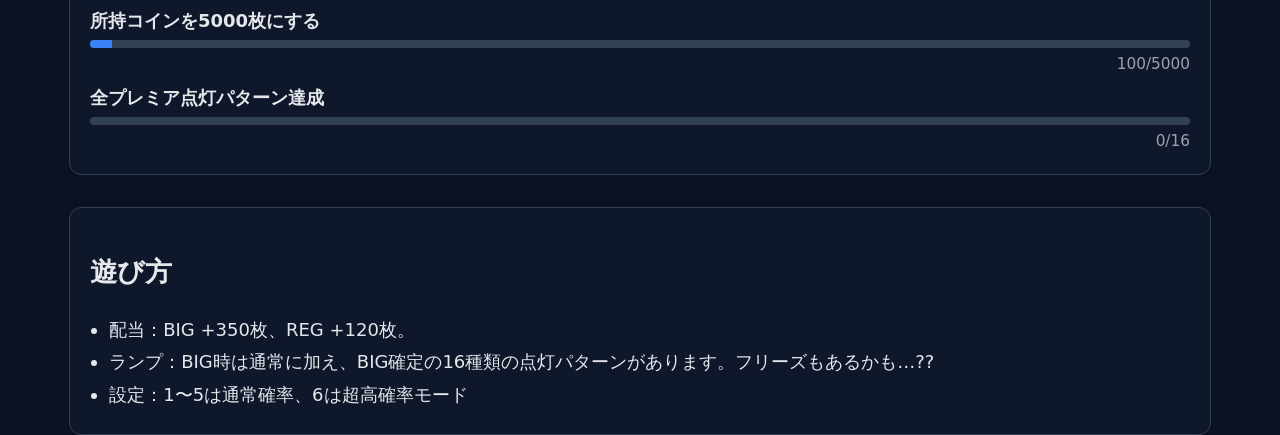
==== commit 3efffb75: "Add policy pages and rename public site branding to Hibiscus" ====
--- a/index.html
+++ b/index.html
@@ -3,9 +3,11 @@
 <head>
   <meta charset="UTF-8">
   <meta name="viewport" content="width=device-width, initial-scale=1.0">
-  <title>ヘナヘナ</title>
+  <title>Hibiscus</title>
+  <script async src="https://pagead2.googlesyndication.com/pagead/js/adsbygoogle.js?client=ca-pub-4931880787884929" crossorigin="anonymous"></script>
+  <link rel="icon" href="data:,">
   <meta name="color-scheme" content="light dark">
-  <link rel="stylesheet" href="style.css">
+  <link rel="stylesheet" href="style.css?v=20260310-5">
 </head>
   <body>
     <main class="app-main" id="game" tabindex="-1">
@@ -131,12 +133,21 @@
   </div>
 
   <footer class="app-footer" role="contentinfo">
-    <small>© 2025 Hanahana Slot</small>
+    <nav class="footer-links" aria-label="サイト情報">
+      <a href="about.html">運営者情報</a>
+      <a href="privacy-policy.html">プライバシーポリシー</a>
+      <a href="terms.html">利用規約</a>
+      <a href="contact.html">お問い合わせ</a>
+    </nav>
+    <small>© 2025 Hibiscus Slot</small>
     <small class="developer-credit">devenegori</small>
   </footer>
 
   <script src="./premium-fx.js"></script>
   <script>premiumFx.mount();</script>
-  <script src="app.js"></script>
+  <script src="ad-config.js?v=20260310-5"></script>
+  <script src="ad-system.js?v=20260310-5"></script>
+  <script src="ad-service.js?v=20260310-5"></script>
+  <script src="app.js?v=20260310-5"></script>
 </body>
 </html>
--- a/style.css
+++ b/style.css
@@ -81,6 +81,20 @@
 
 .slot-container { display: grid; grid-auto-flow: row; justify-items: center; gap: 8px; width: 100%; }
 .top-hud { display: grid; grid-auto-flow: row; justify-items: center; gap: 6px; margin-bottom: 8px; }
+.ad-status-strip {
+  display: flex;
+  gap: 12px;
+  align-items: center;
+  justify-content: center;
+  flex-wrap: wrap;
+  font-size: 12px;
+  font-weight: 700;
+  color: rgba(255,255,255,.88);
+  background: rgba(0,0,0,.35);
+  border: 1px solid rgba(255,255,255,.12);
+  border-radius: 999px;
+  padding: 4px 10px;
+}
 .top-hud .credit-panel { position: static; left: auto; top: auto; transform: none; }
 .top-hud .meter-panel { position: static; left: auto; top: auto; transform: none; }
 .reel-frame {
@@ -210,6 +224,122 @@
 .message.show { opacity: 1; transform: translateY(0); }
 .message.error { color: var(--color-error); }
 .coin { margin-top: 4px; color: var(--color-muted); font-weight: 600; }
+
+.ad-overlay-root {
+  position: fixed;
+  inset: 0;
+  z-index: 1000;
+  display: grid;
+  place-items: center;
+  pointer-events: none;
+}
+.ad-overlay-root[hidden] { display: none !important; }
+
+.ad-modal {
+  position: absolute;
+  inset: 0;
+  background: rgba(0, 0, 0, 0.55);
+  display: grid;
+  place-items: center;
+  padding: 16px;
+  pointer-events: auto;
+}
+.ad-modal[hidden] { display: none !important; }
+
+.ad-modal-card {
+  width: min(92vw, 420px);
+  background: var(--color-surface);
+  color: var(--color-text);
+  border: 1px solid var(--color-border);
+  border-radius: 14px;
+  box-shadow: var(--shadow);
+  padding: 18px;
+}
+
+.ad-modal-card h2 {
+  margin: 0 0 8px;
+  font-size: clamp(18px, 3vw, 22px);
+}
+
+.ad-modal-card p {
+  margin: 0 0 14px;
+  color: var(--color-muted);
+}
+
+.ad-modal-actions {
+  display: flex;
+  gap: 10px;
+  justify-content: flex-end;
+  flex-wrap: wrap;
+}
+
+.ad-btn {
+  min-height: 40px;
+  padding: 8px 14px;
+  border-radius: 10px;
+  border: 1px solid var(--color-border);
+  background: var(--color-surface);
+  color: var(--color-text);
+  cursor: pointer;
+}
+
+.ad-btn.ad-btn-primary {
+  background: var(--color-primary);
+  color: #fff;
+  border-color: transparent;
+}
+
+.ad-btn:disabled {
+  opacity: .6;
+  cursor: not-allowed;
+}
+
+.footer-links {
+  display: flex;
+  flex-wrap: wrap;
+  gap: 10px 14px;
+  justify-content: center;
+  margin-bottom: 8px;
+}
+
+.footer-links a {
+  color: var(--color-primary);
+  text-decoration: underline;
+  text-underline-offset: 2px;
+  font-size: 0.95rem;
+}
+
+.static-page-main {
+  width: min(960px, calc(100% - 32px));
+  margin: 20px auto 40px;
+}
+
+.static-page-card {
+  background: var(--color-surface);
+  border: 1px solid var(--color-border);
+  border-radius: var(--radius);
+  box-shadow: var(--shadow);
+  padding: clamp(16px, 2.4vw, 24px);
+}
+
+.static-page-card h1 {
+  margin: 0 0 12px;
+  font-size: clamp(22px, 3.2vw, 30px);
+}
+
+.static-page-card h2 {
+  margin: 24px 0 8px;
+  font-size: clamp(18px, 2.4vw, 22px);
+}
+
+.static-page-card p,
+.static-page-card li {
+  color: var(--color-text);
+}
+
+.static-page-card ul {
+  padding-left: 20px;
+}
 
 .controls { display: flex; justify-content: center; flex-wrap: wrap; gap: 12px; margin-top: 10px; }
 button { min-height: 44px; min-width: 44px; padding: 10px 16px; font-size: 1rem; background: var(--color-primary); color: #fff; border: none; border-radius: 999px; cursor: pointer; box-shadow: var(--shadow); transition: background .2s, transform .06s;
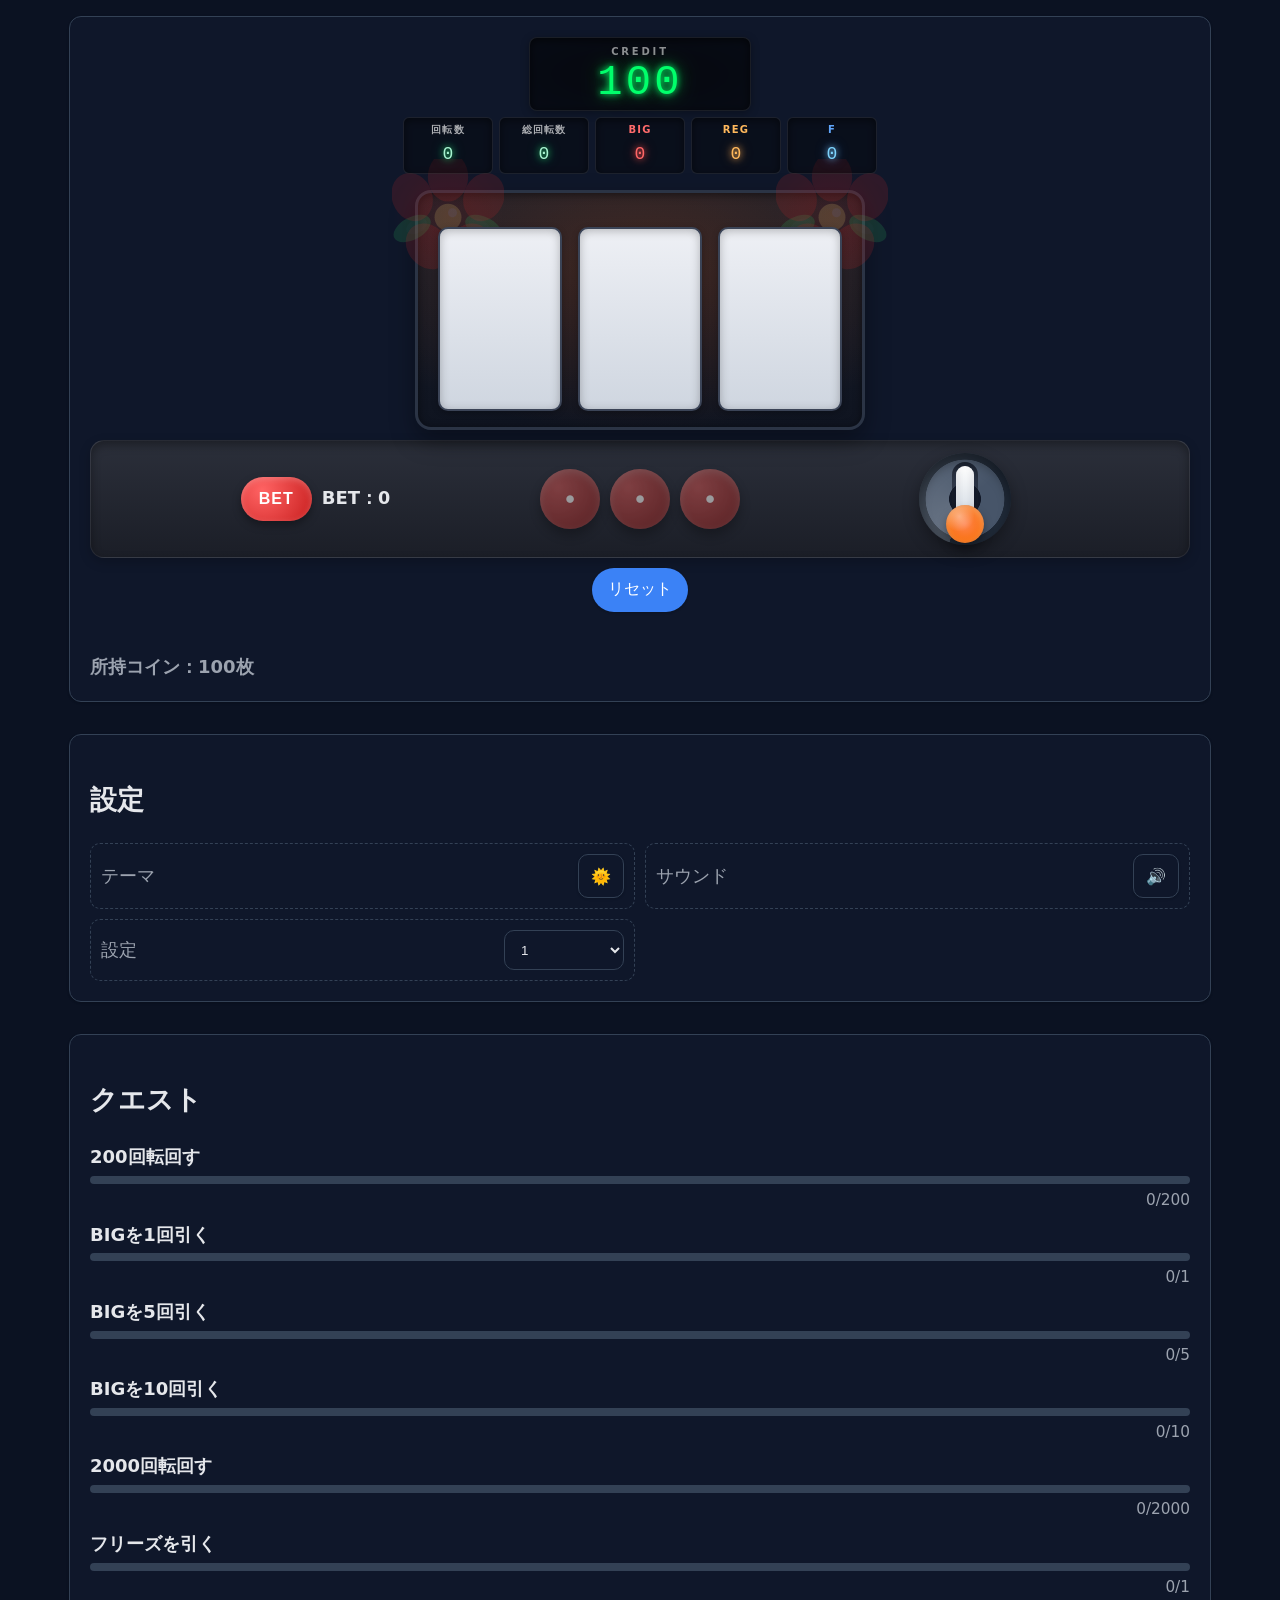
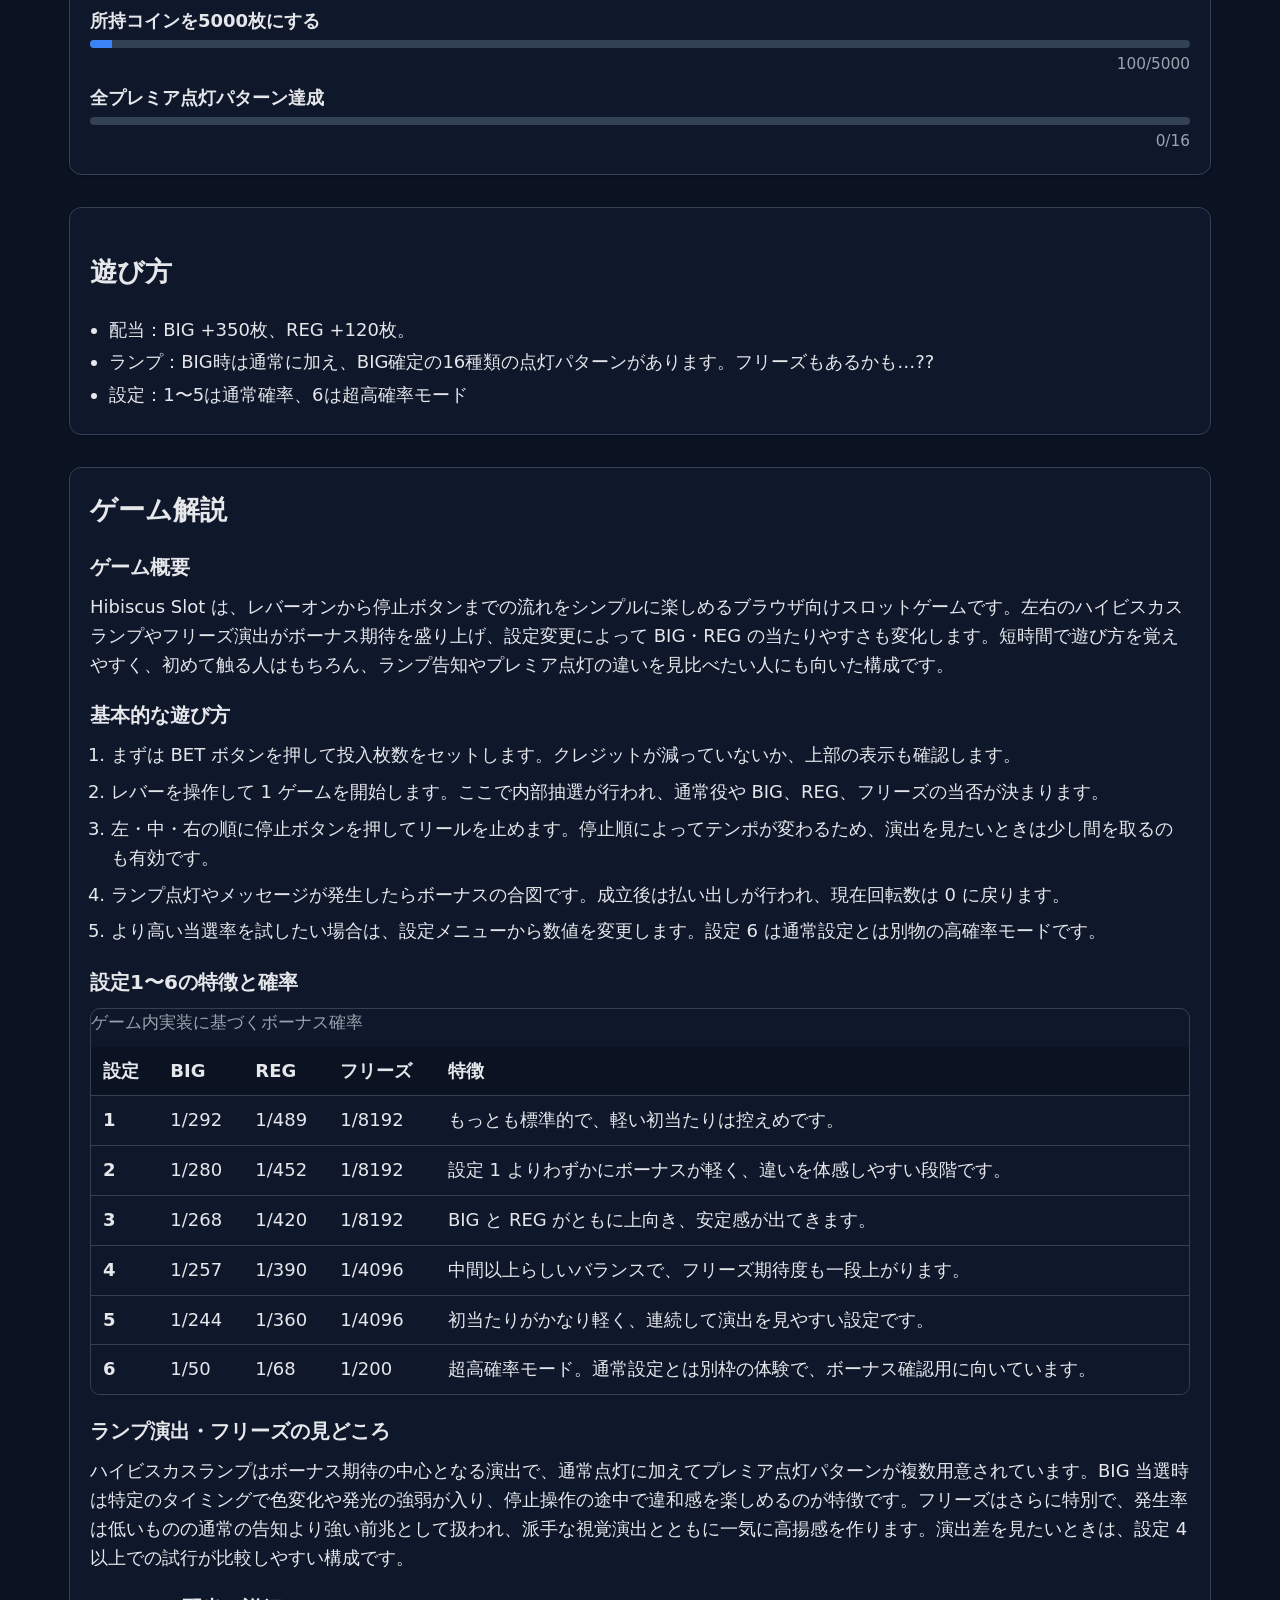
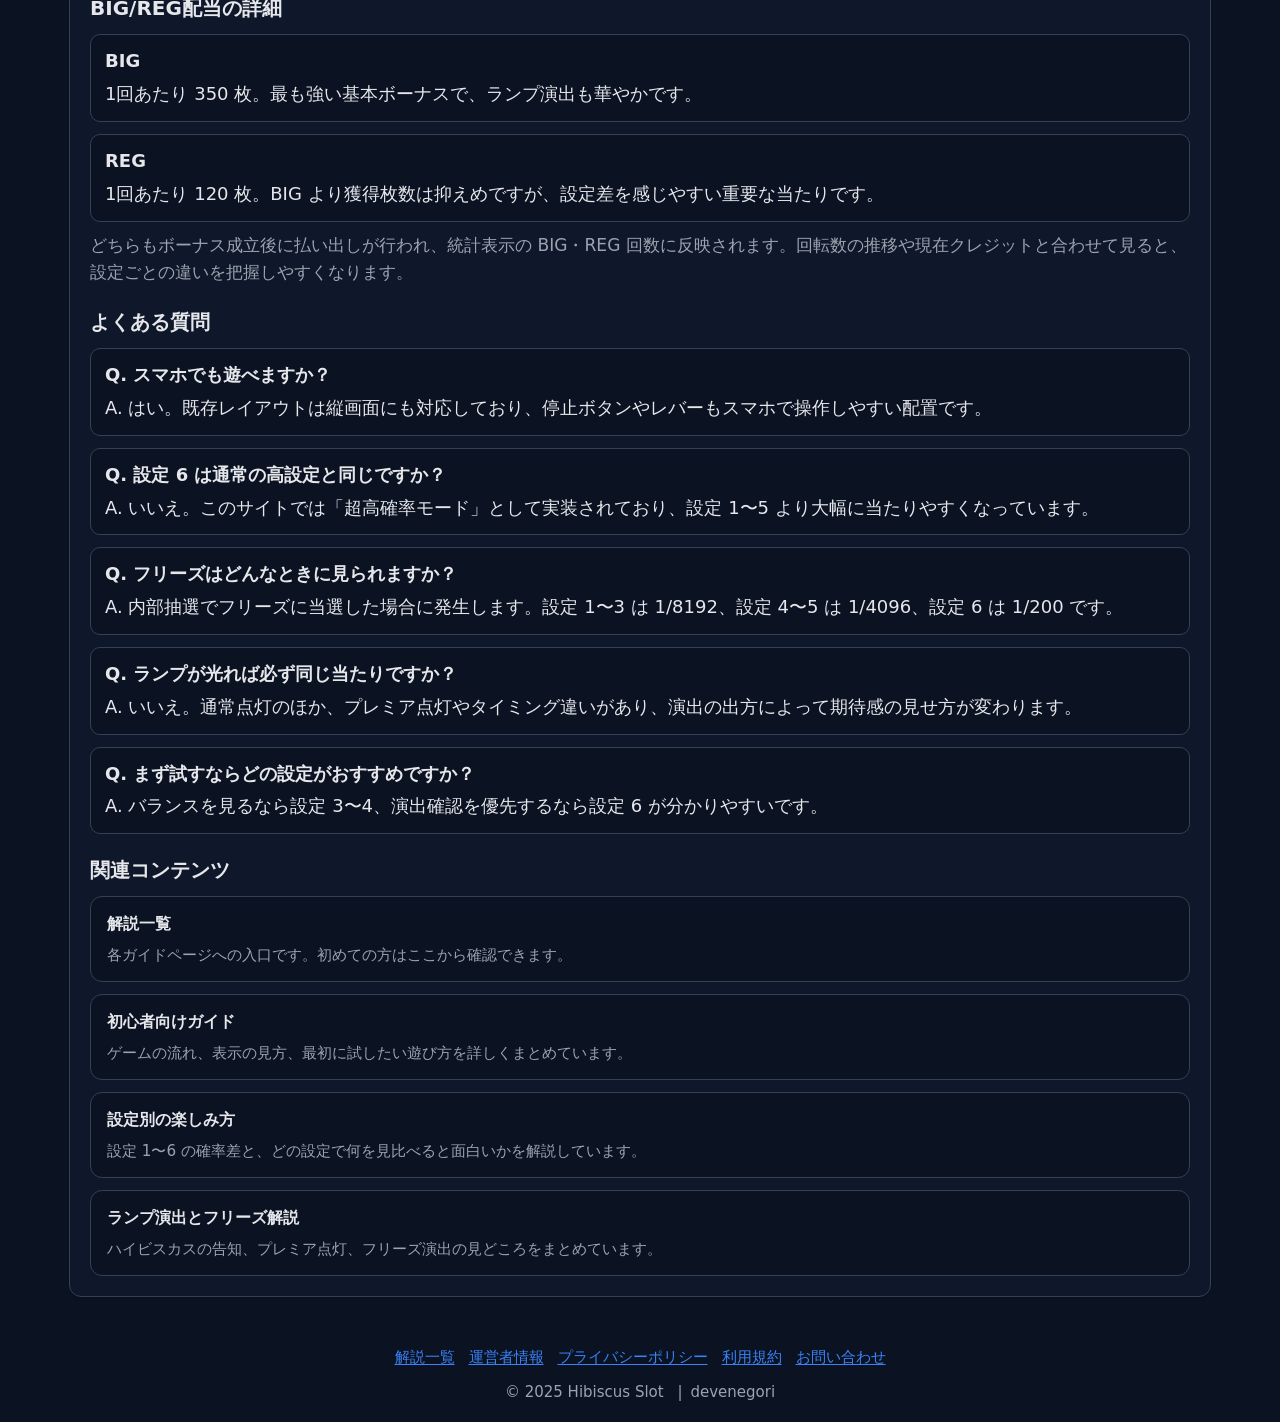
==== commit c4a69d4c: "Add content guides and fix footer layout for AdSense review" ====
--- a/index.html
+++ b/index.html
@@ -7,7 +7,7 @@
   <script async src="https://pagead2.googlesyndication.com/pagead/js/adsbygoogle.js?client=ca-pub-4931880787884929" crossorigin="anonymous"></script>
   <link rel="icon" href="data:,">
   <meta name="color-scheme" content="light dark">
-  <link rel="stylesheet" href="style.css?v=20260310-5">
+  <link rel="stylesheet" href="style.css?v=20260402-1">
 </head>
   <body>
     <main class="app-main" id="game" tabindex="-1">
@@ -123,6 +123,162 @@
         <li>設定：1〜5は通常確率、6は超高確率モード</li>
       </ul>
     </aside>
+
+    <section class="side-panel guide-panel" aria-labelledby="guideHeading">
+      <h2 id="guideHeading">ゲーム解説</h2>
+
+      <section class="guide-block" aria-labelledby="overviewHeading">
+        <h3 id="overviewHeading">ゲーム概要</h3>
+        <p>
+          Hibiscus Slot は、レバーオンから停止ボタンまでの流れをシンプルに楽しめるブラウザ向けスロットゲームです。左右のハイビスカスランプやフリーズ演出がボーナス期待を盛り上げ、設定変更によって BIG・REG の当たりやすさも変化します。短時間で遊び方を覚えやすく、初めて触る人はもちろん、ランプ告知やプレミア点灯の違いを見比べたい人にも向いた構成です。
+        </p>
+      </section>
+
+      <section class="guide-block" aria-labelledby="stepsHeading">
+        <h3 id="stepsHeading">基本的な遊び方</h3>
+        <ol class="guide-steps">
+          <li>まずは BET ボタンを押して投入枚数をセットします。クレジットが減っていないか、上部の表示も確認します。</li>
+          <li>レバーを操作して 1 ゲームを開始します。ここで内部抽選が行われ、通常役や BIG、REG、フリーズの当否が決まります。</li>
+          <li>左・中・右の順に停止ボタンを押してリールを止めます。停止順によってテンポが変わるため、演出を見たいときは少し間を取るのも有効です。</li>
+          <li>ランプ点灯やメッセージが発生したらボーナスの合図です。成立後は払い出しが行われ、現在回転数は 0 に戻ります。</li>
+          <li>より高い当選率を試したい場合は、設定メニューから数値を変更します。設定 6 は通常設定とは別物の高確率モードです。</li>
+        </ol>
+      </section>
+
+      <section class="guide-block" aria-labelledby="settingGuideHeading">
+        <h3 id="settingGuideHeading">設定1〜6の特徴と確率</h3>
+        <div class="guide-table-wrap">
+          <table class="guide-table">
+            <caption>ゲーム内実装に基づくボーナス確率</caption>
+            <thead>
+              <tr>
+                <th scope="col">設定</th>
+                <th scope="col">BIG</th>
+                <th scope="col">REG</th>
+                <th scope="col">フリーズ</th>
+                <th scope="col">特徴</th>
+              </tr>
+            </thead>
+            <tbody>
+              <tr>
+                <th scope="row">1</th>
+                <td>1/292</td>
+                <td>1/489</td>
+                <td>1/8192</td>
+                <td>もっとも標準的で、軽い初当たりは控えめです。</td>
+              </tr>
+              <tr>
+                <th scope="row">2</th>
+                <td>1/280</td>
+                <td>1/452</td>
+                <td>1/8192</td>
+                <td>設定 1 よりわずかにボーナスが軽く、違いを体感しやすい段階です。</td>
+              </tr>
+              <tr>
+                <th scope="row">3</th>
+                <td>1/268</td>
+                <td>1/420</td>
+                <td>1/8192</td>
+                <td>BIG と REG がともに上向き、安定感が出てきます。</td>
+              </tr>
+              <tr>
+                <th scope="row">4</th>
+                <td>1/257</td>
+                <td>1/390</td>
+                <td>1/4096</td>
+                <td>中間以上らしいバランスで、フリーズ期待度も一段上がります。</td>
+              </tr>
+              <tr>
+                <th scope="row">5</th>
+                <td>1/244</td>
+                <td>1/360</td>
+                <td>1/4096</td>
+                <td>初当たりがかなり軽く、連続して演出を見やすい設定です。</td>
+              </tr>
+              <tr>
+                <th scope="row">6</th>
+                <td>1/50</td>
+                <td>1/68</td>
+                <td>1/200</td>
+                <td>超高確率モード。通常設定とは別枠の体験で、ボーナス確認用に向いています。</td>
+              </tr>
+            </tbody>
+          </table>
+        </div>
+      </section>
+
+      <section class="guide-block" aria-labelledby="effectHeading">
+        <h3 id="effectHeading">ランプ演出・フリーズの見どころ</h3>
+        <p>
+          ハイビスカスランプはボーナス期待の中心となる演出で、通常点灯に加えてプレミア点灯パターンが複数用意されています。BIG 当選時は特定のタイミングで色変化や発光の強弱が入り、停止操作の途中で違和感を楽しめるのが特徴です。フリーズはさらに特別で、発生率は低いものの通常の告知より強い前兆として扱われ、派手な視覚演出とともに一気に高揚感を作ります。演出差を見たいときは、設定 4 以上での試行が比較しやすい構成です。
+        </p>
+      </section>
+
+      <section class="guide-block" aria-labelledby="payoutHeading">
+        <h3 id="payoutHeading">BIG/REG配当の詳細</h3>
+        <dl class="guide-payouts">
+          <div>
+            <dt>BIG</dt>
+            <dd>1回あたり 350 枚。最も強い基本ボーナスで、ランプ演出も華やかです。</dd>
+          </div>
+          <div>
+            <dt>REG</dt>
+            <dd>1回あたり 120 枚。BIG より獲得枚数は抑えめですが、設定差を感じやすい重要な当たりです。</dd>
+          </div>
+        </dl>
+        <p class="guide-note">
+          どちらもボーナス成立後に払い出しが行われ、統計表示の BIG・REG 回数に反映されます。回転数の推移や現在クレジットと合わせて見ると、設定ごとの違いを把握しやすくなります。
+        </p>
+      </section>
+
+      <section class="guide-block" aria-labelledby="faqHeading">
+        <h3 id="faqHeading">よくある質問</h3>
+        <dl class="guide-faq">
+          <div>
+            <dt>Q. スマホでも遊べますか？</dt>
+            <dd>A. はい。既存レイアウトは縦画面にも対応しており、停止ボタンやレバーもスマホで操作しやすい配置です。</dd>
+          </div>
+          <div>
+            <dt>Q. 設定 6 は通常の高設定と同じですか？</dt>
+            <dd>A. いいえ。このサイトでは「超高確率モード」として実装されており、設定 1〜5 より大幅に当たりやすくなっています。</dd>
+          </div>
+          <div>
+            <dt>Q. フリーズはどんなときに見られますか？</dt>
+            <dd>A. 内部抽選でフリーズに当選した場合に発生します。設定 1〜3 は 1/8192、設定 4〜5 は 1/4096、設定 6 は 1/200 です。</dd>
+          </div>
+          <div>
+            <dt>Q. ランプが光れば必ず同じ当たりですか？</dt>
+            <dd>A. いいえ。通常点灯のほか、プレミア点灯やタイミング違いがあり、演出の出方によって期待感の見せ方が変わります。</dd>
+          </div>
+          <div>
+            <dt>Q. まず試すならどの設定がおすすめですか？</dt>
+            <dd>A. バランスを見るなら設定 3〜4、演出確認を優先するなら設定 6 が分かりやすいです。</dd>
+          </div>
+        </dl>
+      </section>
+
+      <section class="guide-block" aria-labelledby="relatedHeading">
+        <h3 id="relatedHeading">関連コンテンツ</h3>
+        <div class="guide-links" aria-label="解説ページ一覧">
+          <a class="guide-link-card" href="guide.html">
+            <strong>解説一覧</strong>
+            <span>各ガイドページへの入口です。初めての方はここから確認できます。</span>
+          </a>
+          <a class="guide-link-card" href="beginner-guide.html">
+            <strong>初心者向けガイド</strong>
+            <span>ゲームの流れ、表示の見方、最初に試したい遊び方を詳しくまとめています。</span>
+          </a>
+          <a class="guide-link-card" href="settings-guide.html">
+            <strong>設定別の楽しみ方</strong>
+            <span>設定 1〜6 の確率差と、どの設定で何を見比べると面白いかを解説しています。</span>
+          </a>
+          <a class="guide-link-card" href="effects-guide.html">
+            <strong>ランプ演出とフリーズ解説</strong>
+            <span>ハイビスカスの告知、プレミア点灯、フリーズ演出の見どころをまとめています。</span>
+          </a>
+        </div>
+      </section>
+    </section>
   </main>
 
   <div id="endingOverlay" class="ending-overlay" hidden>
@@ -134,6 +290,7 @@
 
   <footer class="app-footer" role="contentinfo">
     <nav class="footer-links" aria-label="サイト情報">
+      <a href="guide.html">解説一覧</a>
       <a href="about.html">運営者情報</a>
       <a href="privacy-policy.html">プライバシーポリシー</a>
       <a href="terms.html">利用規約</a>
--- a/style.css
+++ b/style.css
@@ -38,12 +38,13 @@
   background-color: var(--color-bg);
   color: var(--color-text);
   margin: 0;
+  min-height: 100vh;
   line-height: 1.6;
   font-size: var(--fs-base);
   -webkit-tap-highlight-color: transparent;
   display: flex;
   flex-direction: column;
-  align-items: center;
+  align-items: stretch;
 }
 
 body.dark {
@@ -64,6 +65,8 @@
   flex-direction: column;
   gap: clamp(16px, 4vw, 32px);
   align-items: center;
+  flex: 1 0 auto;
+  margin: 0 auto;
 }
 /* 以前の2カラムは廃止し、常に1カラムで上部をゲームに占有させる */
 
@@ -560,6 +563,103 @@
 /* How to / Settings */
 .howto-list { margin: 0; padding-left: 1.2rem; }
 .howto-list li { margin: 4px 0; }
+.guide-panel { display: grid; gap: 20px; }
+.guide-panel h2 { margin: 0; }
+.guide-block { display: grid; gap: 10px; }
+.guide-block h3 {
+  margin: 0;
+  font-size: clamp(16px, 1.2vw + 14px, 20px);
+}
+.guide-block p,
+.guide-block ol,
+.guide-block dl {
+  margin: 0;
+}
+.guide-steps {
+  padding-left: 1.3rem;
+  display: grid;
+  gap: 8px;
+}
+.guide-table-wrap {
+  overflow-x: auto;
+  border: 1px solid var(--color-border);
+  border-radius: 10px;
+}
+.guide-table {
+  width: 100%;
+  border-collapse: collapse;
+  min-width: 640px;
+  background: var(--color-surface);
+}
+.guide-table caption {
+  caption-side: top;
+  text-align: left;
+  padding: 0 0 10px;
+  color: var(--color-muted);
+  font-size: 0.95em;
+}
+.guide-table th,
+.guide-table td {
+  padding: 10px 12px;
+  border-bottom: 1px solid var(--color-border);
+  text-align: left;
+  vertical-align: top;
+}
+.guide-table thead th {
+  background: var(--color-bg);
+}
+.guide-table tbody tr:last-child th,
+.guide-table tbody tr:last-child td {
+  border-bottom: none;
+}
+.guide-payouts,
+.guide-faq {
+  display: grid;
+  gap: 12px;
+}
+.guide-payouts > div,
+.guide-faq > div {
+  padding: 12px 14px;
+  border: 1px solid var(--color-border);
+  border-radius: 10px;
+  background: var(--color-bg);
+}
+.guide-payouts dt,
+.guide-faq dt {
+  font-weight: 700;
+  margin-bottom: 4px;
+}
+.guide-payouts dd,
+.guide-faq dd {
+  margin: 0;
+  color: var(--color-text);
+}
+.guide-note {
+  color: var(--color-muted);
+  font-size: 0.95em;
+}
+.guide-links {
+  display: grid;
+  gap: 12px;
+}
+.guide-link-card {
+  display: grid;
+  gap: 6px;
+  padding: 14px 16px;
+  border: 1px solid var(--color-border);
+  border-radius: 12px;
+  background: var(--color-bg);
+  color: var(--color-text);
+  text-decoration: none;
+}
+.guide-link-card strong {
+  color: var(--color-text);
+  font-size: 1rem;
+}
+.guide-link-card span {
+  color: var(--color-muted);
+  font-size: 0.95rem;
+}
 .quests-list { list-style: none; margin: 0; padding: 0; display: grid; gap: 8px; }
 .quest-item { display: grid; gap: 4px; }
 .quest-title { font-weight: 600; }
@@ -580,6 +680,10 @@
   padding: 16px;
   width: 100%;
   max-width: 1100px;
+  margin: 0 auto;
+  flex-shrink: 0;
+  position: relative;
+  z-index: 1;
 }
 
 .app-footer .developer-credit::before {
@@ -668,6 +772,10 @@
   .slot-machine { gap: 6px; }
   .reel { width: 86px; height: 156px; }
   .reel span { font-size: 2.2rem; }
+  .guide-panel { gap: 16px; }
+  .guide-link-card { padding: 12px 14px; }
+  .guide-payouts > div,
+  .guide-faq > div { padding: 10px 12px; }
 }
 
 /* Reduced motion: limit to decorative effects (keep reels functional) */
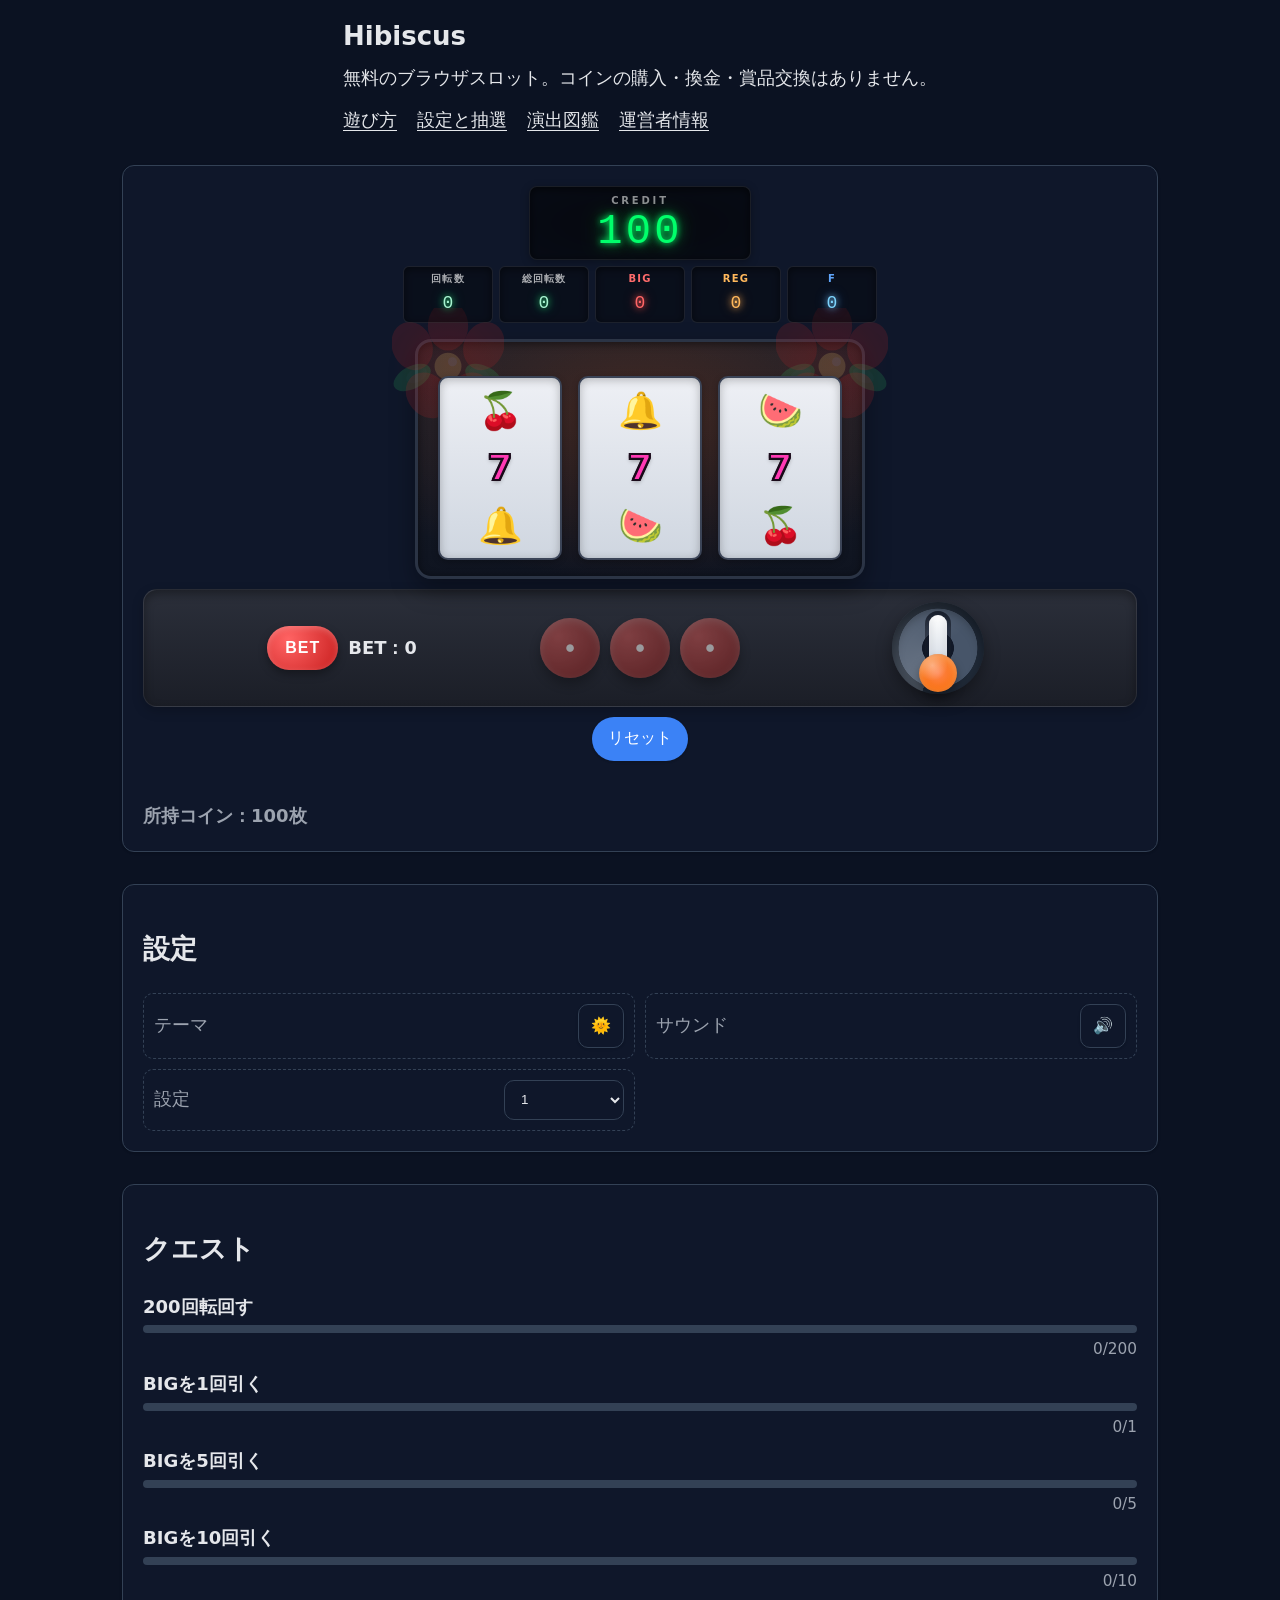
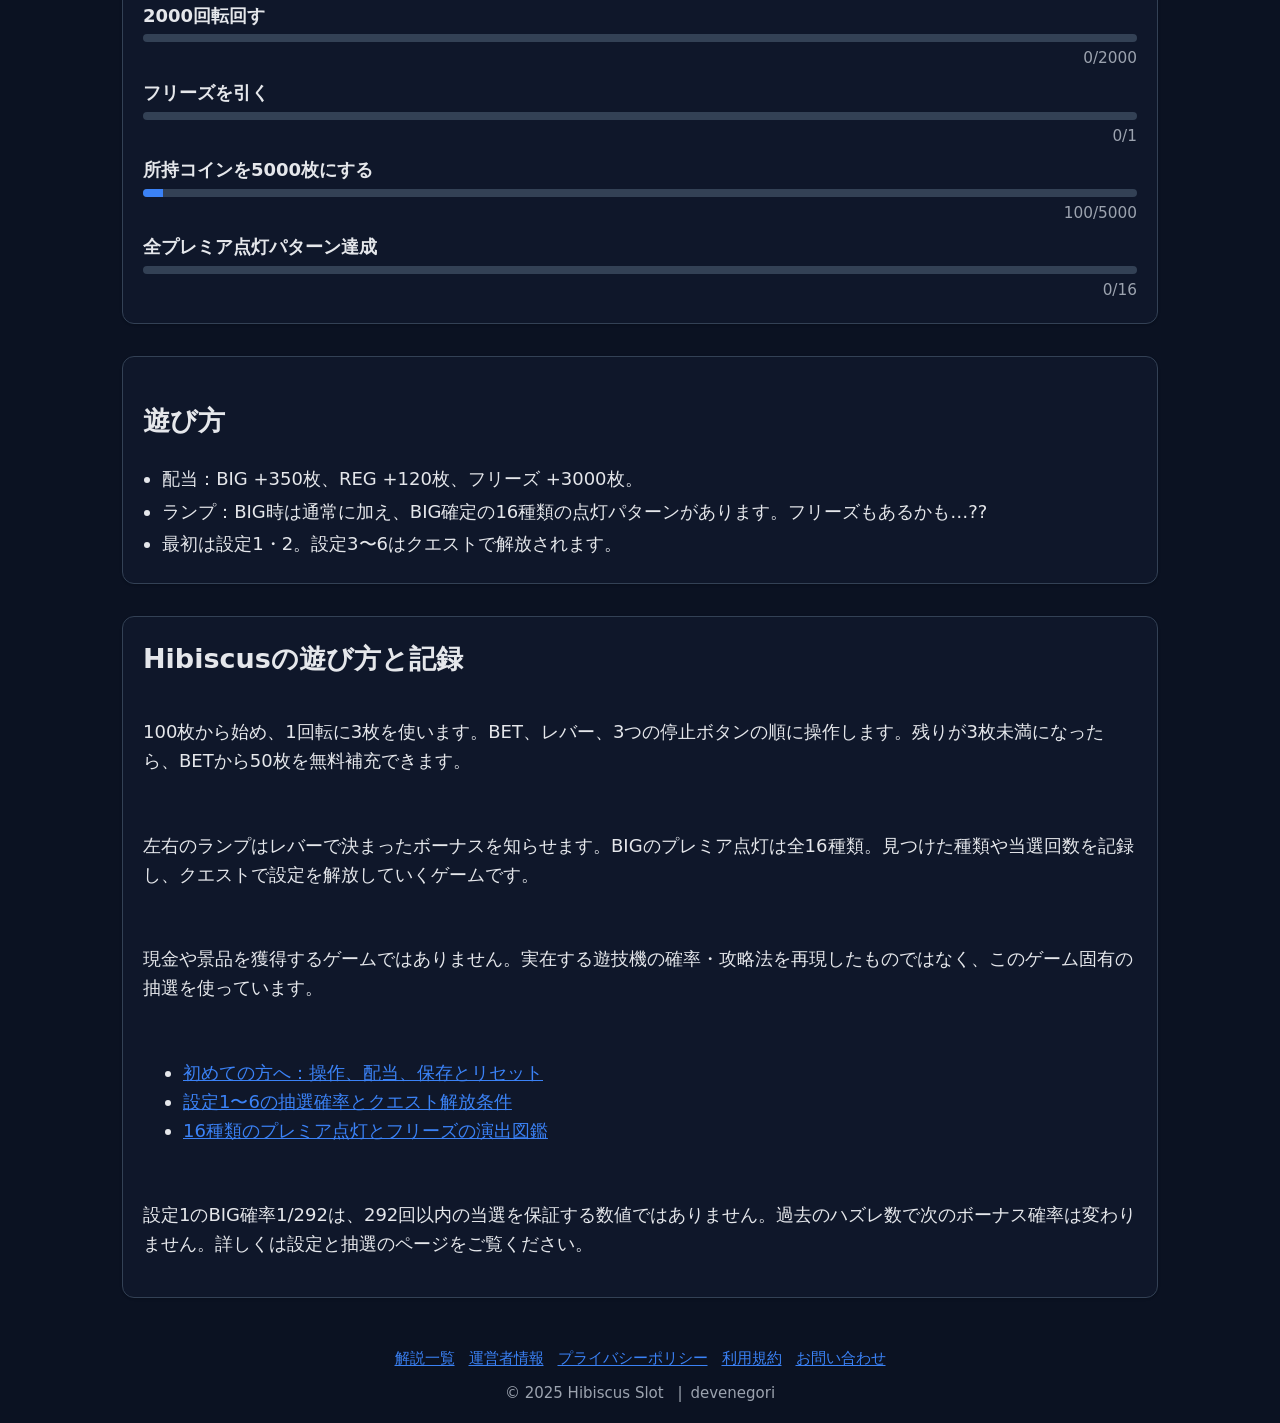
==== commit 5139269a: "Improve Hibiscus content and gameplay for AdSense review" ====
--- a/index.html
+++ b/index.html
@@ -3,13 +3,20 @@
 <head>
   <meta charset="UTF-8">
   <meta name="viewport" content="width=device-width, initial-scale=1.0">
-  <title>Hibiscus</title>
-  <script async src="https://pagead2.googlesyndication.com/pagead/js/adsbygoogle.js?client=ca-pub-4931880787884929" crossorigin="anonymous"></script>
+  <title>Hibiscus | 無料ブラウザスロット</title>
+  <meta name="google-adsense-account" content="ca-pub-4931880787884929">
+  <meta name="description" content="ハイビスカスのランプ告知を楽しむ無料ブラウザスロット。コインの購入・換金・賞品交換はありません。">
+  <link rel="canonical" href="https://hibiscus-24w.pages.dev/">
   <link rel="icon" href="data:,">
   <meta name="color-scheme" content="light dark">
-  <link rel="stylesheet" href="style.css?v=20260402-1">
+  <link rel="stylesheet" href="style.css?v=20260910-1">
 </head>
   <body>
+    <header class="site-intro">
+      <h1>Hibiscus</h1>
+      <p>無料のブラウザスロット。コインの購入・換金・賞品交換はありません。</p>
+      <nav class="site-nav" aria-label="メインナビゲーション"><a href="beginner-guide.html">遊び方</a><a href="settings-guide.html">設定と抽選</a><a href="effects-guide.html">演出図鑑</a><a href="about.html">運営者情報</a></nav>
+    </header>
     <main class="app-main" id="game" tabindex="-1">
     <section class="game-panel" aria-labelledby="gameHeading">
       <h1 id="gameHeading" class="sr-only">ゲーム</h1>
@@ -45,9 +52,9 @@
         <div class="reel-frame" role="group" aria-label="リールウィンドウ">
           <div class="hibiscus-side wave-a" id="hibiscus" aria-hidden="true"></div>
           <div class="slot-machine" role="group" aria-label="スロットリール">
-            <div id="reel0" class="reel" aria-label="リール1"></div>
-            <div id="reel1" class="reel" aria-label="リール2"></div>
-            <div id="reel2" class="reel" aria-label="リール3"></div>
+            <div id="reel0" class="reel" aria-label="リール1"><div class="reel-content"><span>🍒</span><span class="seven">7</span><span>🔔</span></div></div>
+            <div id="reel1" class="reel" aria-label="リール2"><div class="reel-content"><span>🔔</span><span class="seven">7</span><span>🍉</span></div></div>
+            <div id="reel2" class="reel" aria-label="リール3"><div class="reel-content"><span>🍉</span><span class="seven">7</span><span>🍒</span></div></div>
           </div>
           <div class="hibiscus-side wave-b" id="hibiscus-right" aria-hidden="true"></div>
         </div>
@@ -118,166 +125,24 @@
     <aside class="side-panel" aria-labelledby="howtoHeading" id="howto">
       <h2 id="howtoHeading">遊び方</h2>
       <ul class="howto-list">
-        <li>配当：BIG +350枚、REG +120枚。</li>
+        <li>配当：BIG +350枚、REG +120枚、フリーズ +3000枚。</li>
         <li>ランプ：BIG時は通常に加え、BIG確定の16種類の点灯パターンがあります。フリーズもあるかも…??</li>
-        <li>設定：1〜5は通常確率、6は超高確率モード</li>
+        <li>最初は設定1・2。設定3〜6はクエストで解放されます。</li>
       </ul>
     </aside>
 
     <section class="side-panel guide-panel" aria-labelledby="guideHeading">
-      <h2 id="guideHeading">ゲーム解説</h2>
-
-      <section class="guide-block" aria-labelledby="overviewHeading">
-        <h3 id="overviewHeading">ゲーム概要</h3>
-        <p>
-          Hibiscus Slot は、レバーオンから停止ボタンまでの流れをシンプルに楽しめるブラウザ向けスロットゲームです。左右のハイビスカスランプやフリーズ演出がボーナス期待を盛り上げ、設定変更によって BIG・REG の当たりやすさも変化します。短時間で遊び方を覚えやすく、初めて触る人はもちろん、ランプ告知やプレミア点灯の違いを見比べたい人にも向いた構成です。
-        </p>
-      </section>
-
-      <section class="guide-block" aria-labelledby="stepsHeading">
-        <h3 id="stepsHeading">基本的な遊び方</h3>
-        <ol class="guide-steps">
-          <li>まずは BET ボタンを押して投入枚数をセットします。クレジットが減っていないか、上部の表示も確認します。</li>
-          <li>レバーを操作して 1 ゲームを開始します。ここで内部抽選が行われ、通常役や BIG、REG、フリーズの当否が決まります。</li>
-          <li>左・中・右の順に停止ボタンを押してリールを止めます。停止順によってテンポが変わるため、演出を見たいときは少し間を取るのも有効です。</li>
-          <li>ランプ点灯やメッセージが発生したらボーナスの合図です。成立後は払い出しが行われ、現在回転数は 0 に戻ります。</li>
-          <li>より高い当選率を試したい場合は、設定メニューから数値を変更します。設定 6 は通常設定とは別物の高確率モードです。</li>
-        </ol>
-      </section>
-
-      <section class="guide-block" aria-labelledby="settingGuideHeading">
-        <h3 id="settingGuideHeading">設定1〜6の特徴と確率</h3>
-        <div class="guide-table-wrap">
-          <table class="guide-table">
-            <caption>ゲーム内実装に基づくボーナス確率</caption>
-            <thead>
-              <tr>
-                <th scope="col">設定</th>
-                <th scope="col">BIG</th>
-                <th scope="col">REG</th>
-                <th scope="col">フリーズ</th>
-                <th scope="col">特徴</th>
-              </tr>
-            </thead>
-            <tbody>
-              <tr>
-                <th scope="row">1</th>
-                <td>1/292</td>
-                <td>1/489</td>
-                <td>1/8192</td>
-                <td>もっとも標準的で、軽い初当たりは控えめです。</td>
-              </tr>
-              <tr>
-                <th scope="row">2</th>
-                <td>1/280</td>
-                <td>1/452</td>
-                <td>1/8192</td>
-                <td>設定 1 よりわずかにボーナスが軽く、違いを体感しやすい段階です。</td>
-              </tr>
-              <tr>
-                <th scope="row">3</th>
-                <td>1/268</td>
-                <td>1/420</td>
-                <td>1/8192</td>
-                <td>BIG と REG がともに上向き、安定感が出てきます。</td>
-              </tr>
-              <tr>
-                <th scope="row">4</th>
-                <td>1/257</td>
-                <td>1/390</td>
-                <td>1/4096</td>
-                <td>中間以上らしいバランスで、フリーズ期待度も一段上がります。</td>
-              </tr>
-              <tr>
-                <th scope="row">5</th>
-                <td>1/244</td>
-                <td>1/360</td>
-                <td>1/4096</td>
-                <td>初当たりがかなり軽く、連続して演出を見やすい設定です。</td>
-              </tr>
-              <tr>
-                <th scope="row">6</th>
-                <td>1/50</td>
-                <td>1/68</td>
-                <td>1/200</td>
-                <td>超高確率モード。通常設定とは別枠の体験で、ボーナス確認用に向いています。</td>
-              </tr>
-            </tbody>
-          </table>
-        </div>
-      </section>
-
-      <section class="guide-block" aria-labelledby="effectHeading">
-        <h3 id="effectHeading">ランプ演出・フリーズの見どころ</h3>
-        <p>
-          ハイビスカスランプはボーナス期待の中心となる演出で、通常点灯に加えてプレミア点灯パターンが複数用意されています。BIG 当選時は特定のタイミングで色変化や発光の強弱が入り、停止操作の途中で違和感を楽しめるのが特徴です。フリーズはさらに特別で、発生率は低いものの通常の告知より強い前兆として扱われ、派手な視覚演出とともに一気に高揚感を作ります。演出差を見たいときは、設定 4 以上での試行が比較しやすい構成です。
-        </p>
-      </section>
-
-      <section class="guide-block" aria-labelledby="payoutHeading">
-        <h3 id="payoutHeading">BIG/REG配当の詳細</h3>
-        <dl class="guide-payouts">
-          <div>
-            <dt>BIG</dt>
-            <dd>1回あたり 350 枚。最も強い基本ボーナスで、ランプ演出も華やかです。</dd>
-          </div>
-          <div>
-            <dt>REG</dt>
-            <dd>1回あたり 120 枚。BIG より獲得枚数は抑えめですが、設定差を感じやすい重要な当たりです。</dd>
-          </div>
-        </dl>
-        <p class="guide-note">
-          どちらもボーナス成立後に払い出しが行われ、統計表示の BIG・REG 回数に反映されます。回転数の推移や現在クレジットと合わせて見ると、設定ごとの違いを把握しやすくなります。
-        </p>
-      </section>
-
-      <section class="guide-block" aria-labelledby="faqHeading">
-        <h3 id="faqHeading">よくある質問</h3>
-        <dl class="guide-faq">
-          <div>
-            <dt>Q. スマホでも遊べますか？</dt>
-            <dd>A. はい。既存レイアウトは縦画面にも対応しており、停止ボタンやレバーもスマホで操作しやすい配置です。</dd>
-          </div>
-          <div>
-            <dt>Q. 設定 6 は通常の高設定と同じですか？</dt>
-            <dd>A. いいえ。このサイトでは「超高確率モード」として実装されており、設定 1〜5 より大幅に当たりやすくなっています。</dd>
-          </div>
-          <div>
-            <dt>Q. フリーズはどんなときに見られますか？</dt>
-            <dd>A. 内部抽選でフリーズに当選した場合に発生します。設定 1〜3 は 1/8192、設定 4〜5 は 1/4096、設定 6 は 1/200 です。</dd>
-          </div>
-          <div>
-            <dt>Q. ランプが光れば必ず同じ当たりですか？</dt>
-            <dd>A. いいえ。通常点灯のほか、プレミア点灯やタイミング違いがあり、演出の出方によって期待感の見せ方が変わります。</dd>
-          </div>
-          <div>
-            <dt>Q. まず試すならどの設定がおすすめですか？</dt>
-            <dd>A. バランスを見るなら設定 3〜4、演出確認を優先するなら設定 6 が分かりやすいです。</dd>
-          </div>
-        </dl>
-      </section>
-
-      <section class="guide-block" aria-labelledby="relatedHeading">
-        <h3 id="relatedHeading">関連コンテンツ</h3>
-        <div class="guide-links" aria-label="解説ページ一覧">
-          <a class="guide-link-card" href="guide.html">
-            <strong>解説一覧</strong>
-            <span>各ガイドページへの入口です。初めての方はここから確認できます。</span>
-          </a>
-          <a class="guide-link-card" href="beginner-guide.html">
-            <strong>初心者向けガイド</strong>
-            <span>ゲームの流れ、表示の見方、最初に試したい遊び方を詳しくまとめています。</span>
-          </a>
-          <a class="guide-link-card" href="settings-guide.html">
-            <strong>設定別の楽しみ方</strong>
-            <span>設定 1〜6 の確率差と、どの設定で何を見比べると面白いかを解説しています。</span>
-          </a>
-          <a class="guide-link-card" href="effects-guide.html">
-            <strong>ランプ演出とフリーズ解説</strong>
-            <span>ハイビスカスの告知、プレミア点灯、フリーズ演出の見どころをまとめています。</span>
-          </a>
-        </div>
-      </section>
+      <h2 id="guideHeading">Hibiscusの遊び方と記録</h2>
+      <p>100枚から始め、1回転に3枚を使います。BET、レバー、3つの停止ボタンの順に操作します。残りが3枚未満になったら、BETから50枚を無料補充できます。</p>
+      <p>左右のランプはレバーで決まったボーナスを知らせます。BIGのプレミア点灯は全16種類。見つけた種類や当選回数を記録し、クエストで設定を解放していくゲームです。</p>
+      <p>現金や景品を獲得するゲームではありません。実在する遊技機の確率・攻略法を再現したものではなく、このゲーム固有の抽選を使っています。</p>
+      <ul>
+        <li><a href="beginner-guide.html">初めての方へ：操作、配当、保存とリセット</a></li>
+        <li><a href="settings-guide.html">設定1〜6の抽選確率とクエスト解放条件</a></li>
+        <li><a href="effects-guide.html">16種類のプレミア点灯とフリーズの演出図鑑</a></li>
+      </ul>
+      <p>設定1のBIG確率1/292は、292回以内の当選を保証する数値ではありません。過去のハズレ数で次のボーナス確率は変わりません。詳しくは設定と抽選のページをご覧ください。</p>
+      <noscript><p>ゲームを動かすにはJavaScriptが必要です。遊び方や確率表はJavaScriptを無効にしていても読めます。</p></noscript>
     </section>
   </main>
 
@@ -303,8 +168,8 @@
   <script src="./premium-fx.js"></script>
   <script>premiumFx.mount();</script>
   <script src="ad-config.js?v=20260310-5"></script>
-  <script src="ad-system.js?v=20260310-5"></script>
+  <script src="ad-system.js?v=20260910-1"></script>
   <script src="ad-service.js?v=20260310-5"></script>
-  <script src="app.js?v=20260310-5"></script>
+  <script src="app.js?v=20260910-1"></script>
 </body>
 </html>
--- a/style.css
+++ b/style.css
@@ -794,3 +794,33 @@
     transform: none !important;
   }
 }
+.site-intro { max-width: 1120px; margin: 16px auto 0; padding: 0 16px; }
+.site-intro h1 { font-size: 26px; margin: 0 0 6px; letter-spacing: 0; }
+.site-intro p { margin: 0; line-height: 1.6; }
+.site-nav { display: flex; flex-wrap: wrap; gap: 12px 20px; max-width: 1120px; margin: 0 auto; padding: 14px 16px; }
+.site-intro .site-nav { padding-left: 0; padding-right: 0; }
+.site-nav a { color: inherit; text-underline-offset: 4px; }
+.refill-dialog { width: min(420px, calc(100% - 48px)); box-sizing: border-box; padding: 24px; border: 1px solid #888; border-radius: 8px; }
+.refill-dialog::backdrop { background: rgb(0 0 0 / 55%); }
+.refill-dialog h2 { margin-top: 0; font-size: 22px; }
+.refill-dialog p { line-height: 1.7; }
+.static-page-card { overflow-wrap: anywhere; }
+.app-main, .app-footer, .app-main > *, .site-intro, .site-nav { box-sizing: border-box; }
+.guide-panel a { color: var(--color-primary); }
+@media (max-width: 600px) {
+  .top-hud { width: 100%; min-width: 0; }
+  .top-hud .meter-panel { width: 100%; grid-auto-columns: minmax(0, 1fr); gap: 3px; }
+  .meter-box { min-width: 0; padding: 4px 2px; }
+  .meter-label { letter-spacing: 0; }
+  .digit-small { font-size: 14px; overflow-wrap: anywhere; }
+  .reel-frame { width: 100%; box-sizing: border-box; padding-left: 8px; padding-right: 8px; }
+  .slot-machine { width: 100%; }
+  .reel { flex: 1 1 0; min-width: 0; width: auto; box-sizing: border-box; }
+  .reel-frame #hibiscus { left: 0; }
+  .reel-frame #hibiscus-right { right: 0; }
+  .cabinet-panel { padding: 10px 8px; gap: 8px; grid-template-columns: minmax(0, 1fr) 64px; }
+  .cabinet-panel .panel-center { gap: 4px; min-width: 0; }
+  .cabinet-panel .stop { width: 44px; height: 44px; padding: 0; }
+  .cabinet-panel .lever.joystick { width: 64px; height: 80px; }
+  .cabinet-panel .panel-left { gap: 6px; font-size: 14px; }
+}
